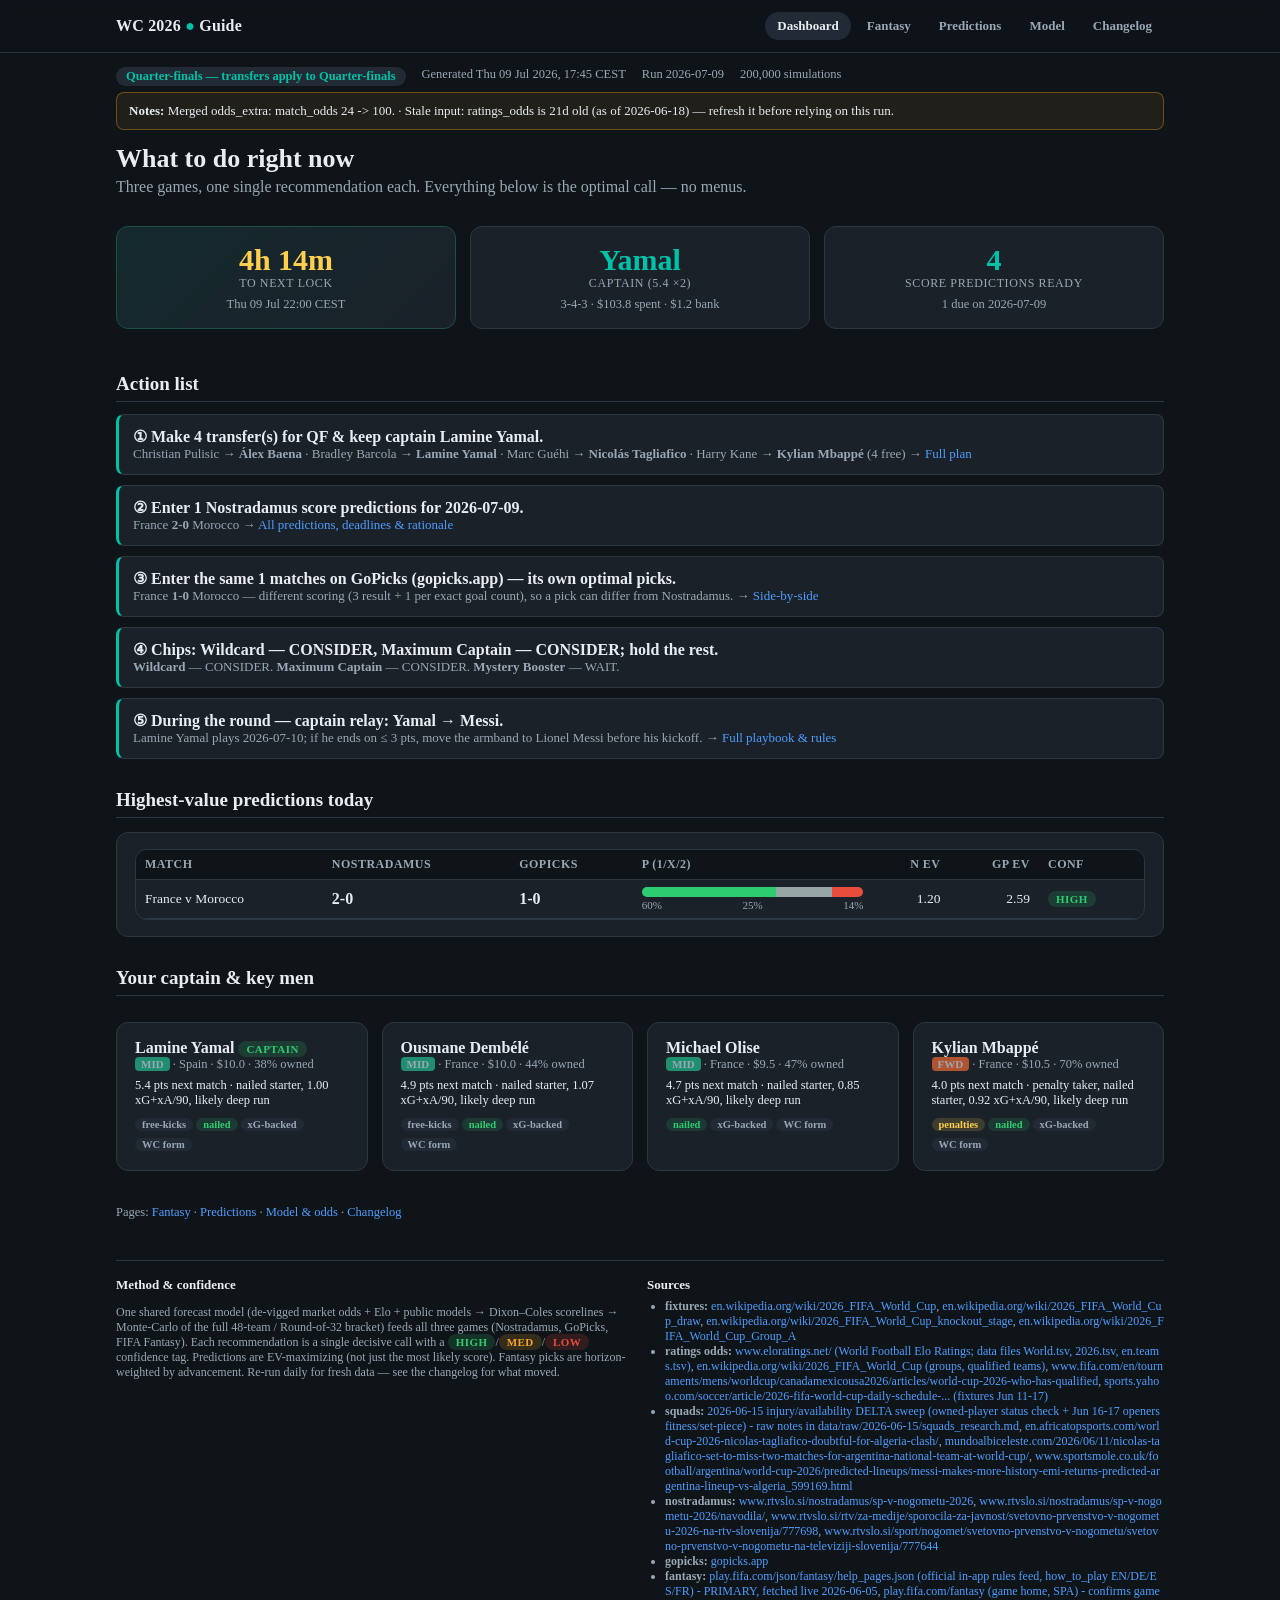
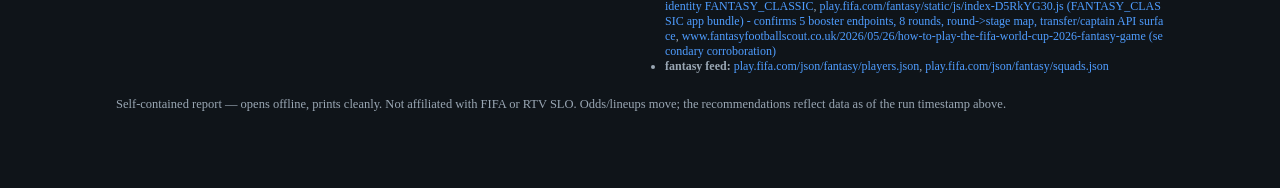
==== output/index.html @ 5e268740 "July 9" ====
<!doctype html>
<html lang="en">
<head>
<meta charset="utf-8">
<meta name="viewport" content="width=device-width, initial-scale=1">
<title>Dashboard — WC 2026 Guide</title>
<style>:root {
  --bg: #0f1419; --panel: #1a2129; --panel2: #222b35; --ink: #e8edf2; --muted: #9aa7b4;
  --line: #2d3742; --accent: #00c2a8; --accent2: #4f9dff; --gold: #ffcf4d;
  --win: #2ecc71; --draw: #95a5a6; --loss: #e74c3c;
  --hi: #2ecc71; --med: #f5a623; --lo: #e74c3c;
  --radius: 12px; --maxw: 1080px;
}
* { box-sizing: border-box; }
html { -webkit-text-size-adjust: 100%; }
body {
  margin: 0; background: var(--bg); color: var(--ink);
  font: 15px/1.55 -apple-system, BlinkMacSystemFont, &#34;Segoe UI&#34;, Roboto, Helvetica, Arial, sans-serif;
}
a { color: var(--accent2); text-decoration: none; }
a:hover { text-decoration: underline; }
.wrap { max-width: var(--maxw); margin: 0 auto; padding: 0 16px 64px; }

header.top {
  position: sticky; top: 0; z-index: 50; background: rgba(15,20,25,.92);
  backdrop-filter: blur(8px); border-bottom: 1px solid var(--line);
}
.top .wrap { padding-top: 12px; padding-bottom: 12px; display: flex; flex-wrap: wrap; align-items: center; gap: 10px 18px; }
.brand { font-weight: 700; font-size: 16px; letter-spacing: .2px; margin-right: auto; }
.brand .dot { color: var(--accent); }
nav.tabs { display: flex; flex-wrap: wrap; gap: 4px; }
nav.tabs a {
  padding: 6px 12px; border-radius: 999px; color: var(--muted); font-weight: 600; font-size: 13px;
}
nav.tabs a.active, nav.tabs a:hover { background: var(--panel2); color: var(--ink); text-decoration: none; }

.meta-bar { color: var(--muted); font-size: 12.5px; margin: 14px 0 6px; display: flex; flex-wrap: wrap; gap: 6px 16px; }
.stage-pill { background: var(--panel2); color: var(--accent); padding: 2px 10px; border-radius: 999px; font-weight: 600; }

h1 { font-size: 26px; margin: 14px 0 4px; }
h2 { font-size: 19px; margin: 30px 0 12px; padding-bottom: 6px; border-bottom: 1px solid var(--line); }
h3 { font-size: 15px; margin: 18px 0 8px; color: var(--muted); text-transform: uppercase; letter-spacing: .06em; }
p.lede { color: var(--muted); margin-top: 0; }

.card { background: var(--panel); border: 1px solid var(--line); border-radius: var(--radius); padding: 16px 18px; margin: 14px 0; }
.grid { display: grid; gap: 14px; }
.grid.cols-2 { grid-template-columns: 1fr 1fr; }
.grid.cols-3 { grid-template-columns: repeat(3, 1fr); }
.grid.cols-4 { grid-template-columns: repeat(4, 1fr); }
@media (max-width: 760px){ .grid.cols-2,.grid.cols-3,.grid.cols-4 { grid-template-columns: 1fr; } .top .wrap{gap:6px;} }

.kpi { text-align: center; }
.kpi .num { font-size: 30px; font-weight: 800; color: var(--accent); line-height: 1.1; }
.kpi .lbl { color: var(--muted); font-size: 12px; text-transform: uppercase; letter-spacing: .05em; }
.big { font-size: 30px; font-weight: 800; color: var(--accent); line-height: 1.1; margin: 4px 0; }
.tag.fresh-stale { background:#3a1d1d; color:#ff9b9b; }
.tag.fresh-low-confidence { background:#3a311d; color:#ffd28a; }
.tag.fresh-baseline { background:#1d2a3a; color:#9bc2ff; }
.tag.fresh-ok { background:#1d3a2a; color:#9bf0bf; }

.countdown { background: linear-gradient(135deg, #142a2e, #1a2129); border-color: #1f4d49; }
.countdown .num { color: var(--gold); }

.conf { font-size: 11px; font-weight: 700; padding: 2px 8px; border-radius: 999px; text-transform: uppercase; letter-spacing:.04em; }
.conf.High { background: rgba(46,204,113,.16); color: var(--hi); }
.conf.Med { background: rgba(245,166,35,.16); color: var(--med); }
.conf.Low { background: rgba(231,76,60,.16); color: var(--lo); }

.tag { display:inline-block; font-size: 10.5px; font-weight:600; padding: 1px 7px; border-radius: 999px; background: var(--panel2); color: var(--muted); margin: 0 3px 3px 0; }
.tag.pen, .tag.penalties { background: rgba(255,207,77,.16); color: var(--gold); }
.tag.differential { background: rgba(79,157,255,.16); color: var(--accent2); }
.tag.nailed { background: rgba(46,204,113,.14); color: var(--hi); }

ul.actions { list-style: none; padding: 0; margin: 0; }
ul.actions li { padding: 12px 14px; border: 1px solid var(--line); border-left: 3px solid var(--accent); border-radius: 8px; margin-bottom: 10px; background: var(--panel); }
ul.actions li .a-do { font-weight: 700; }
ul.actions li .a-sub { color: var(--muted); font-size: 13px; }

table { width: 100%; border-collapse: collapse; font-size: 13.5px; }
th, td { text-align: left; padding: 7px 9px; border-bottom: 1px solid var(--line); white-space: nowrap; }
th { color: var(--muted); font-weight: 600; font-size: 12px; text-transform: uppercase; letter-spacing: .04em; cursor: pointer; user-select: none; position: sticky; top: 56px; background: var(--bg); }
th.sortable::after { content: &#34; ⇅&#34;; opacity: .35; font-size: 10px; }
tbody tr:hover { background: var(--panel2); }
td.num, th.num { text-align: right; font-variant-numeric: tabular-nums; }
.table-scroll { overflow-x: auto; -webkit-overflow-scrolling: touch; border-radius: var(--radius); border: 1px solid var(--line); }
.table-scroll table th { top: 0; }

.scoreline { font-weight: 800; font-size: 16px; font-variant-numeric: tabular-nums; }
.muted { color: var(--muted); }
.small { font-size: 12.5px; }
.right { text-align: right; }
.center { text-align: center; }
.pos { font-weight: 700; font-size: 11px; padding: 1px 6px; border-radius: 4px; }
.pos.GK { background:#6b4ea3; } .pos.DEF { background:#2f6fb0; } .pos.MID { background:#1f8f6f; } .pos.FWD { background:#b0532f; }

/* probability tri-bar */
.tribar { display:flex; height: 10px; border-radius: 5px; overflow:hidden; min-width: 120px; background:var(--panel2); }
.tribar i { display:block; height:100%; }
.tribar .h { background: var(--win); } .tribar .d { background: var(--draw); } .tribar .a { background: var(--loss); }
.trilabel { font-size: 11px; color: var(--muted); margin-top: 2px; display:flex; justify-content: space-between; }

/* match cards */
.match { display: grid; grid-template-columns: 1fr auto 1fr; align-items: center; gap: 8px; }
.match .team { font-weight: 600; }
.match .team.away { text-align: right; }
.match .sc { background: var(--panel2); border-radius: 8px; padding: 6px 12px; text-align:center; }
.mrow { border-bottom: 1px solid var(--line); padding: 12px 0; }
.mrow:last-child { border-bottom: none; }
.mhead { display:flex; justify-content: space-between; align-items:center; gap: 10px; color: var(--muted); font-size: 12px; margin-bottom: 6px; }

/* pitch */
.pitch { background: linear-gradient(180deg,#15803d22,#14532d10); border: 1px solid #2e7d4f55; border-radius: var(--radius);
  padding: 18px 8px; display: grid; gap: 14px; background-color: #0e2a18; }
.pitch .line { display:flex; justify-content: space-around; gap: 6px; flex-wrap: wrap; }
.chip { background: var(--panel); border: 1px solid var(--line); border-radius: 10px; padding: 6px 8px; min-width: 84px; max-width: 130px; text-align:center; position: relative; }
.chip .nm { font-weight: 700; font-size: 12.5px; white-space: nowrap; overflow: hidden; text-overflow: ellipsis; }
.chip .sub { font-size: 10.5px; color: var(--muted); }
.chip .pts { font-size: 11px; color: var(--accent); font-weight: 700; }
.chip.cap { border-color: var(--gold); box-shadow: 0 0 0 1px var(--gold) inset; }
.chip .badge { position:absolute; top:-8px; right:-8px; background: var(--gold); color:#1a1a1a; font-weight:800; font-size:10px; border-radius:999px; width:18px; height:18px; line-height:18px; }
.chip .badge.v { background: var(--accent2); color:#fff; }
.bench { display:flex; gap:8px; flex-wrap: wrap; }
.bench .chip { min-width: 96px; }

.note { background: rgba(79,157,255,.08); border: 1px solid rgba(79,157,255,.3); border-radius: 8px; padding: 10px 12px; font-size: 13px; }
.warn { background: rgba(245,166,35,.08); border: 1px solid rgba(245,166,35,.35); border-radius: 8px; padding: 10px 12px; font-size: 13px; }

footer.foot { border-top: 1px solid var(--line); margin-top: 40px; padding-top: 16px; color: var(--muted); font-size: 12px; }
footer.foot h4 { color: var(--ink); margin: 0 0 6px; font-size: 13px; }
footer.foot ul { margin: 0 0 10px; padding-left: 18px; }
footer.foot a { word-break: break-all; }

.flip { color: var(--gold); }
.up { color: var(--win); } .down { color: var(--loss); }

@media print {
  :root { --bg:#fff; --panel:#fff; --panel2:#f1f3f5; --ink:#111; --muted:#555; --line:#ccc; }
  body { background:#fff; color:#111; }
  header.top { position: static; }
  nav.tabs, .countdown { display: none; }
  .card, .table-scroll { break-inside: avoid; }
  a { color:#111; }
  .pitch { background:#eef6f0; }
}
</style>
</head>
<body>
<header class="top">
  <div class="wrap">
    <span class="brand">WC&nbsp;2026 <span class="dot">●</span> Guide</span>
    <nav class="tabs">
      
      <a href="index.html" class="active">Dashboard</a>
      
      <a href="fantasy.html" class="">Fantasy</a>
      
      <a href="predictions.html" class="">Predictions</a>
      
      <a href="model.html" class="">Model</a>
      
      <a href="changelog.html" class="">Changelog</a>
      
    </nav>
  </div>
</header>
<div class="wrap">
  <div class="meta-bar">
    <span class="stage-pill">Quarter-finals — transfers apply to Quarter-finals</span>
    <span>Generated Thu 09 Jul 2026, 17:45 CEST</span>
    <span>Run 2026-07-09</span>
    <span>200,000 simulations</span>
  </div>

  
  <div class="warn"><strong>Notes:</strong>
    Merged odds_extra: match_odds 24 -&gt; 100. · Stale input: ratings_odds is 21d old (as of 2026-06-18) — refresh it before relying on this run.
  </div>
  

  
<h1>What to do right now</h1>
<p class="lede">Three games, one single recommendation each. Everything below is the optimal call — no menus.</p>

<div class="grid cols-3">
  <div class="card kpi countdown">
    <div class="num">4h 14m</div>
    <div class="lbl">to next lock</div>
    <div class="small muted" style="margin-top:6px">Thu 09 Jul 22:00 CEST</div>
  </div>
  
  <div class="card kpi">
    <div class="num">Yamal</div>
    <div class="lbl">captain (5.4 ×2)</div>
    <div class="small muted" style="margin-top:6px">3-4-3 · $103.8 spent · $1.2 bank</div>
  </div>
  
  <div class="card kpi">
    <div class="num">4</div>
    <div class="lbl">score predictions ready</div>
    <div class="small muted" style="margin-top:6px">1 due on 2026-07-09</div>
  </div>
</div>

<h2>Action list</h2>
<ul class="actions">
  
  <li>
    
    
    <div class="a-do">① Make 4 transfer(s) for QF &amp; keep captain Lamine Yamal.</div>
    <div class="a-sub">Christian Pulisic → <b>Álex Baena</b> · Bradley Barcola → <b>Lamine Yamal</b> · Marc Guéhi → <b>Nicolás Tagliafico</b> · Harry Kane → <b>Kylian Mbappé</b> (4 free) → <a href="fantasy.html">Full plan</a></div>
    
  </li>
  
  <li>
    <div class="a-do">② Enter 1 Nostradamus score predictions for 2026-07-09.</div>
    <div class="a-sub">
      France <b>2-0</b> Morocco
      → <a href="predictions.html">All predictions, deadlines &amp; rationale</a>
    </div>
  </li>
  <li>
    <div class="a-do">③ Enter the same 1 matches on GoPicks (gopicks.app) — its own optimal picks.</div>
    <div class="a-sub">
      France <b>1-0</b> Morocco
      — different scoring (3 result + 1 per exact goal count), so a pick can differ from Nostradamus. → <a href="predictions.html">Side-by-side</a>
    </div>
  </li>
  
  
  <li>
    <div class="a-do">④ Chips: <b>Wildcard</b> — CONSIDER, <b>Maximum Captain</b> — CONSIDER; hold the rest.</div>
    <div class="a-sub"><b>Wildcard</b> — CONSIDER. <b>Maximum Captain</b> — CONSIDER. <b>Mystery Booster</b> — WAIT. </div>
  </li>
  
  
  <li>
    <div class="a-do">⑤ During the round — captain relay: <b>Yamal</b> → <b>Messi</b>.</div>
    <div class="a-sub">Lamine Yamal plays 2026-07-10; if he ends on ≤ 3 pts, move the armband to Lionel Messi before his kickoff. → <a href="fantasy.html#playbook">Full playbook &amp; rules</a></div>
  </li>
  
</ul>

<h2>Highest-value predictions today</h2>
<div class="card">
  <div class="table-scroll"><table>
    <thead><tr><th>Match</th><th>Nostradamus</th><th>GoPicks</th><th>P (1/X/2)</th><th class="num sortable">N EV</th><th class="num sortable">GP EV</th><th>Conf</th></tr></thead>
    <tbody>
    
      <tr>
        <td>France v Morocco</td>
        <td><span class="scoreline">2-0</span></td>
        <td><span class="scoreline">1-0</span></td>
        <td style="min-width:150px"><div>
  <div class="tribar" title="Home 60.4% / Draw 25.4% / Away 14.1%">
    <i class="h" style="width:60.4%"></i>
    <i class="d" style="width:25.4%"></i>
    <i class="a" style="width:14.1%"></i>
  </div>
  <div class="trilabel"><span>60%</span><span>25%</span><span>14%</span></div>
</div></td>
        <td class="num" data-sort="1.2041">1.20</td>
        <td class="num" data-sort="2.5874">2.59</td>
        <td><span class="conf High">High</span></td>
      </tr>
    
    </tbody>
  </table></div>
</div>


<h2>Your captain &amp; key men</h2>
<div class="grid cols-4">
  
    
    <div class="card">
      <div style="font-weight:700">Lamine Yamal <span class="conf High">CAPTAIN</span></div>
      <div class="small muted"><span class="pos MID">MID</span> · Spain · $10.0 · 38% owned</div>
      <div class="small" style="margin-top:6px">5.4 pts next match · nailed starter, 1.00 xG+xA/90, likely deep run</div>
      <div style="margin-top:6px"><span class="tag free-kicks">free-kicks</span><span class="tag nailed">nailed</span><span class="tag xG-backed">xG-backed</span><span class="tag WC-form">WC form</span></div>
    </div>
    
  
    
    <div class="card">
      <div style="font-weight:700">Ousmane Dembélé </div>
      <div class="small muted"><span class="pos MID">MID</span> · France · $10.0 · 44% owned</div>
      <div class="small" style="margin-top:6px">4.9 pts next match · nailed starter, 1.07 xG+xA/90, likely deep run</div>
      <div style="margin-top:6px"><span class="tag free-kicks">free-kicks</span><span class="tag nailed">nailed</span><span class="tag xG-backed">xG-backed</span><span class="tag WC-form">WC form</span></div>
    </div>
    
  
    
    <div class="card">
      <div style="font-weight:700">Michael Olise </div>
      <div class="small muted"><span class="pos MID">MID</span> · France · $9.5 · 47% owned</div>
      <div class="small" style="margin-top:6px">4.7 pts next match · nailed starter, 0.85 xG+xA/90, likely deep run</div>
      <div style="margin-top:6px"><span class="tag nailed">nailed</span><span class="tag xG-backed">xG-backed</span><span class="tag WC-form">WC form</span></div>
    </div>
    
  
    
    <div class="card">
      <div style="font-weight:700">Kylian Mbappé </div>
      <div class="small muted"><span class="pos FWD">FWD</span> · France · $10.5 · 70% owned</div>
      <div class="small" style="margin-top:6px">4.0 pts next match · penalty taker, nailed starter, 0.92 xG+xA/90, likely deep run</div>
      <div style="margin-top:6px"><span class="tag penalties">penalties</span><span class="tag nailed">nailed</span><span class="tag xG-backed">xG-backed</span><span class="tag WC-form">WC form</span></div>
    </div>
    
  
    
  
    
  
    
  
    
  
    
  
    
  
    
  
</div>


<p class="small muted" style="margin-top:20px">Pages: <a href="fantasy.html">Fantasy</a> · <a href="predictions.html">Predictions</a> · <a href="model.html">Model &amp; odds</a> · <a href="changelog.html">Changelog</a></p>


  <footer class="foot">
    <div class="grid cols-2">
      <div>
        <h4>Method &amp; confidence</h4>
        <p>One shared forecast model (de-vigged market odds + Elo + public models → Dixon–Coles scorelines →
        Monte-Carlo of the full 48-team / Round-of-32 bracket) feeds all three games (Nostradamus, GoPicks,
        FIFA Fantasy). Each recommendation is a single
        decisive call with a <span class="conf High">High</span>/<span class="conf Med">Med</span>/<span class="conf Low">Low</span>
        confidence tag. Predictions are EV-maximizing (not just the most likely score). Fantasy picks are
        horizon-weighted by advancement. Re-run daily for fresh data — see the changelog for what moved.</p>
      </div>
      <div>
        <h4>Sources</h4>
        <ul>
          
            <li><strong>fixtures:</strong>
              <a href="https://en.wikipedia.org/wiki/2026_FIFA_World_Cup">en.wikipedia.org/wiki/2026_FIFA_World_Cup</a>, <a href="https://en.wikipedia.org/wiki/2026_FIFA_World_Cup_draw">en.wikipedia.org/wiki/2026_FIFA_World_Cup_draw</a>, <a href="https://en.wikipedia.org/wiki/2026_FIFA_World_Cup_knockout_stage">en.wikipedia.org/wiki/2026_FIFA_World_Cup_knockout_stage</a>, <a href="https://en.wikipedia.org/wiki/2026_FIFA_World_Cup_Group_A">en.wikipedia.org/wiki/2026_FIFA_World_Cup_Group_A</a>
            </li>
          
            <li><strong>ratings odds:</strong>
              <a href="https://www.eloratings.net/ (World Football Elo Ratings; data files World.tsv, 2026.tsv, en.teams.tsv)">www.eloratings.net/ (World Football Elo Ratings; data files World.tsv, 2026.tsv, en.teams.tsv)</a>, <a href="https://en.wikipedia.org/wiki/2026_FIFA_World_Cup (groups, qualified teams)">en.wikipedia.org/wiki/2026_FIFA_World_Cup (groups, qualified teams)</a>, <a href="https://www.fifa.com/en/tournaments/mens/worldcup/canadamexicousa2026/articles/world-cup-2026-who-has-qualified">www.fifa.com/en/tournaments/mens/worldcup/canadamexicousa2026/articles/world-cup-2026-who-has-qualified</a>, <a href="https://sports.yahoo.com/soccer/article/2026-fifa-world-cup-daily-schedule-... (fixtures Jun 11-17)">sports.yahoo.com/soccer/article/2026-fifa-world-cup-daily-schedule-... (fixtures Jun 11-17)</a>
            </li>
          
            <li><strong>squads:</strong>
              <a href="2026-06-15 injury/availability DELTA sweep (owned-player status check + Jun 16-17 openers fitness/set-piece) - raw notes in data/raw/2026-06-15/squads_research.md">2026-06-15 injury/availability DELTA sweep (owned-player status check + Jun 16-17 openers fitness/set-piece) - raw notes in data/raw/2026-06-15/squads_research.md</a>, <a href="https://en.africatopsports.com/world-cup-2026-nicolas-tagliafico-doubtful-for-algeria-clash/">en.africatopsports.com/world-cup-2026-nicolas-tagliafico-doubtful-for-algeria-clash/</a>, <a href="https://mundoalbiceleste.com/2026/06/11/nicolas-tagliafico-set-to-miss-two-matches-for-argentina-national-team-at-world-cup/">mundoalbiceleste.com/2026/06/11/nicolas-tagliafico-set-to-miss-two-matches-for-argentina-national-team-at-world-cup/</a>, <a href="https://www.sportsmole.co.uk/football/argentina/world-cup-2026/predicted-lineups/messi-makes-more-history-emi-returns-predicted-argentina-lineup-vs-algeria_599169.html">www.sportsmole.co.uk/football/argentina/world-cup-2026/predicted-lineups/messi-makes-more-history-emi-returns-predicted-argentina-lineup-vs-algeria_599169.html</a>
            </li>
          
            <li><strong>nostradamus:</strong>
              <a href="https://www.rtvslo.si/nostradamus/sp-v-nogometu-2026">www.rtvslo.si/nostradamus/sp-v-nogometu-2026</a>, <a href="https://www.rtvslo.si/nostradamus/sp-v-nogometu-2026/navodila/">www.rtvslo.si/nostradamus/sp-v-nogometu-2026/navodila/</a>, <a href="https://www.rtvslo.si/rtv/za-medije/sporocila-za-javnost/svetovno-prvenstvo-v-nogometu-2026-na-rtv-slovenija/777698">www.rtvslo.si/rtv/za-medije/sporocila-za-javnost/svetovno-prvenstvo-v-nogometu-2026-na-rtv-slovenija/777698</a>, <a href="https://www.rtvslo.si/sport/nogomet/svetovno-prvenstvo-v-nogometu/svetovno-prvenstvo-v-nogometu-na-televiziji-slovenija/777644">www.rtvslo.si/sport/nogomet/svetovno-prvenstvo-v-nogometu/svetovno-prvenstvo-v-nogometu-na-televiziji-slovenija/777644</a>
            </li>
          
            <li><strong>gopicks:</strong>
              <a href="https://gopicks.app">gopicks.app</a>
            </li>
          
            <li><strong>fantasy:</strong>
              <a href="https://play.fifa.com/json/fantasy/help_pages.json (official in-app rules feed, how_to_play EN/DE/ES/FR) - PRIMARY, fetched live 2026-06-05">play.fifa.com/json/fantasy/help_pages.json (official in-app rules feed, how_to_play EN/DE/ES/FR) - PRIMARY, fetched live 2026-06-05</a>, <a href="https://play.fifa.com/fantasy (game home, SPA) - confirms game identity FANTASY_CLASSIC">play.fifa.com/fantasy (game home, SPA) - confirms game identity FANTASY_CLASSIC</a>, <a href="https://play.fifa.com/fantasy/static/js/index-D5RkYG30.js (FANTASY_CLASSIC app bundle) - confirms 5 booster endpoints, 8 rounds, round-&gt;stage map, transfer/captain API surface">play.fifa.com/fantasy/static/js/index-D5RkYG30.js (FANTASY_CLASSIC app bundle) - confirms 5 booster endpoints, 8 rounds, round-&gt;stage map, transfer/captain API surface</a>, <a href="https://www.fantasyfootballscout.co.uk/2026/05/26/how-to-play-the-fifa-world-cup-2026-fantasy-game (secondary corroboration)">www.fantasyfootballscout.co.uk/2026/05/26/how-to-play-the-fifa-world-cup-2026-fantasy-game (secondary corroboration)</a>
            </li>
          
            <li><strong>fantasy feed:</strong>
              <a href="https://play.fifa.com/json/fantasy/players.json">play.fifa.com/json/fantasy/players.json</a>, <a href="https://play.fifa.com/json/fantasy/squads.json">play.fifa.com/json/fantasy/squads.json</a>
            </li>
          
        </ul>
      </div>
    </div>
    <p class="small">Self-contained report — opens offline, prints cleanly. Not affiliated with FIFA or RTV SLO.
    Odds/lineups move; the recommendations reflect data as of the run timestamp above.</p>
  </footer>
</div>
<script>
document.addEventListener(&#39;click&#39;, function(e){
  var th = e.target.closest(&#39;th.sortable&#39;); if(!th) return;
  var table = th.closest(&#39;table&#39;); var idx = Array.prototype.indexOf.call(th.parentNode.children, th);
  var dir = th.getAttribute(&#39;data-dir&#39;) === &#39;asc&#39; ? &#39;desc&#39; : &#39;asc&#39;;
  Array.prototype.forEach.call(th.parentNode.children, function(x){x.removeAttribute(&#39;data-dir&#39;);});
  th.setAttribute(&#39;data-dir&#39;, dir);
  var rows = Array.prototype.slice.call(table.tBodies[0].rows);
  var num = function(v){ var n = parseFloat(String(v).replace(/[^0-9.\-]/g,&#39;&#39;)); return isNaN(n)?null:n; };
  rows.sort(function(a,b){
    var x=a.cells[idx].getAttribute(&#39;data-sort&#39;)||a.cells[idx].innerText;
    var y=b.cells[idx].getAttribute(&#39;data-sort&#39;)||b.cells[idx].innerText;
    var nx=num(x), ny=num(y), r;
    if(nx!==null&amp;&amp;ny!==null){ r=nx-ny; } else { r=String(x).localeCompare(String(y)); }
    return dir===&#39;asc&#39;? r : -r;
  });
  rows.forEach(function(r){ table.tBodies[0].appendChild(r); });
});
</script>
</body>
</html>
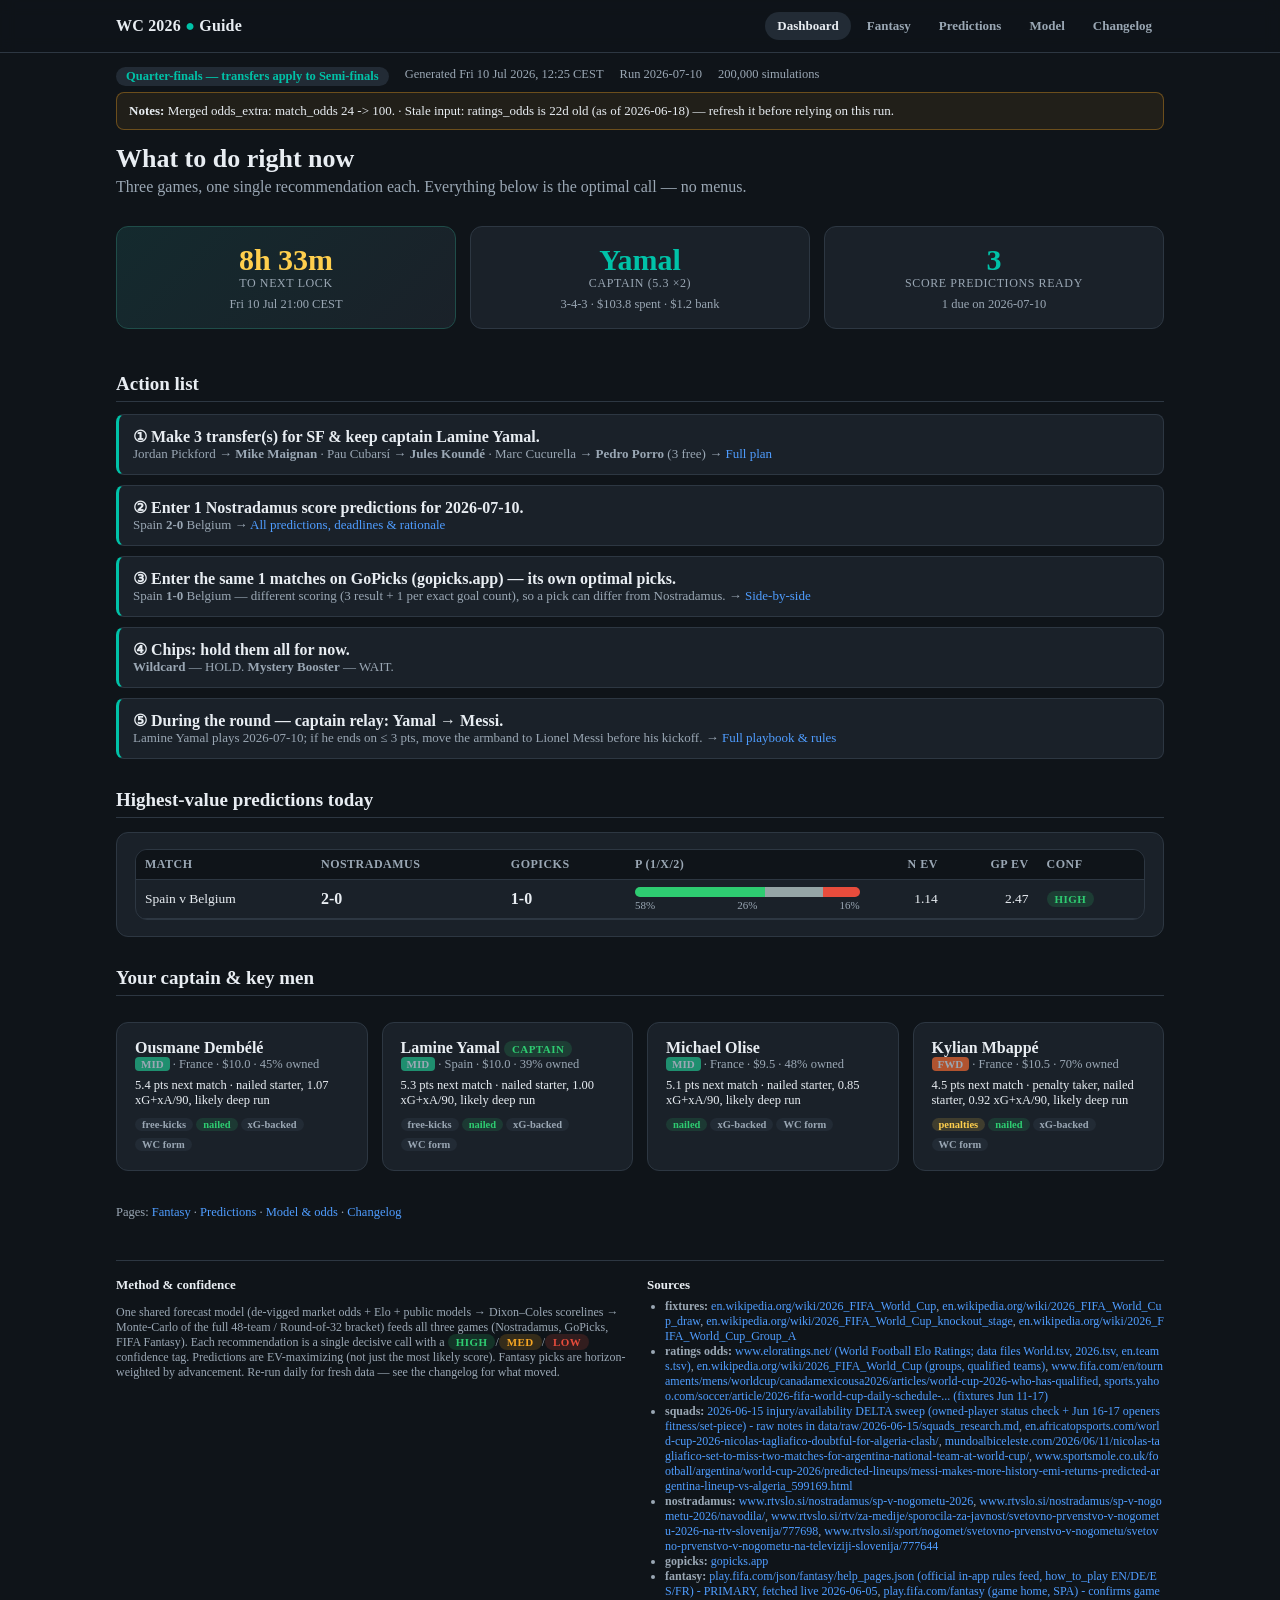
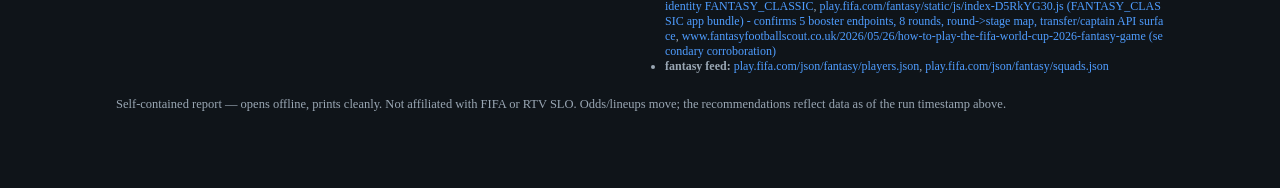
==== commit 51affa4a: "July 10" ====
--- a/output/index.html
+++ b/output/index.html
@@ -165,15 +165,15 @@
 </header>
 <div class="wrap">
   <div class="meta-bar">
-    <span class="stage-pill">Quarter-finals — transfers apply to Quarter-finals</span>
-    <span>Generated Thu 09 Jul 2026, 17:45 CEST</span>
-    <span>Run 2026-07-09</span>
+    <span class="stage-pill">Quarter-finals — transfers apply to Semi-finals</span>
+    <span>Generated Fri 10 Jul 2026, 12:25 CEST</span>
+    <span>Run 2026-07-10</span>
     <span>200,000 simulations</span>
   </div>
 
   
   <div class="warn"><strong>Notes:</strong>
-    Merged odds_extra: match_odds 24 -&gt; 100. · Stale input: ratings_odds is 21d old (as of 2026-06-18) — refresh it before relying on this run.
+    Merged odds_extra: match_odds 24 -&gt; 100. · Stale input: ratings_odds is 22d old (as of 2026-06-18) — refresh it before relying on this run.
   </div>
   
 
@@ -183,21 +183,21 @@
 
 <div class="grid cols-3">
   <div class="card kpi countdown">
-    <div class="num">4h 14m</div>
+    <div class="num">8h 33m</div>
     <div class="lbl">to next lock</div>
-    <div class="small muted" style="margin-top:6px">Thu 09 Jul 22:00 CEST</div>
+    <div class="small muted" style="margin-top:6px">Fri 10 Jul 21:00 CEST</div>
   </div>
   
   <div class="card kpi">
     <div class="num">Yamal</div>
-    <div class="lbl">captain (5.4 ×2)</div>
+    <div class="lbl">captain (5.3 ×2)</div>
     <div class="small muted" style="margin-top:6px">3-4-3 · $103.8 spent · $1.2 bank</div>
   </div>
   
   <div class="card kpi">
-    <div class="num">4</div>
+    <div class="num">3</div>
     <div class="lbl">score predictions ready</div>
-    <div class="small muted" style="margin-top:6px">1 due on 2026-07-09</div>
+    <div class="small muted" style="margin-top:6px">1 due on 2026-07-10</div>
   </div>
 </div>
 
@@ -207,30 +207,30 @@
   <li>
     
     
-    <div class="a-do">① Make 4 transfer(s) for QF &amp; keep captain Lamine Yamal.</div>
-    <div class="a-sub">Christian Pulisic → <b>Álex Baena</b> · Bradley Barcola → <b>Lamine Yamal</b> · Marc Guéhi → <b>Nicolás Tagliafico</b> · Harry Kane → <b>Kylian Mbappé</b> (4 free) → <a href="fantasy.html">Full plan</a></div>
+    <div class="a-do">① Make 3 transfer(s) for SF &amp; keep captain Lamine Yamal.</div>
+    <div class="a-sub">Jordan Pickford → <b>Mike Maignan</b> · Pau Cubarsí → <b>Jules Koundé</b> · Marc Cucurella → <b>Pedro Porro</b> (3 free) → <a href="fantasy.html">Full plan</a></div>
     
   </li>
   
   <li>
-    <div class="a-do">② Enter 1 Nostradamus score predictions for 2026-07-09.</div>
+    <div class="a-do">② Enter 1 Nostradamus score predictions for 2026-07-10.</div>
     <div class="a-sub">
-      France <b>2-0</b> Morocco
+      Spain <b>2-0</b> Belgium
       → <a href="predictions.html">All predictions, deadlines &amp; rationale</a>
     </div>
   </li>
   <li>
     <div class="a-do">③ Enter the same 1 matches on GoPicks (gopicks.app) — its own optimal picks.</div>
     <div class="a-sub">
-      France <b>1-0</b> Morocco
+      Spain <b>1-0</b> Belgium
       — different scoring (3 result + 1 per exact goal count), so a pick can differ from Nostradamus. → <a href="predictions.html">Side-by-side</a>
     </div>
   </li>
   
   
   <li>
-    <div class="a-do">④ Chips: <b>Wildcard</b> — CONSIDER, <b>Maximum Captain</b> — CONSIDER; hold the rest.</div>
-    <div class="a-sub"><b>Wildcard</b> — CONSIDER. <b>Maximum Captain</b> — CONSIDER. <b>Mystery Booster</b> — WAIT. </div>
+    <div class="a-do">④ Chips: hold them all for now.</div>
+    <div class="a-sub"><b>Wildcard</b> — HOLD. <b>Mystery Booster</b> — WAIT. </div>
   </li>
   
   
@@ -248,19 +248,19 @@
     <tbody>
     
       <tr>
-        <td>France v Morocco</td>
+        <td>Spain v Belgium</td>
         <td><span class="scoreline">2-0</span></td>
         <td><span class="scoreline">1-0</span></td>
         <td style="min-width:150px"><div>
-  <div class="tribar" title="Home 60.4% / Draw 25.4% / Away 14.1%">
-    <i class="h" style="width:60.4%"></i>
-    <i class="d" style="width:25.4%"></i>
-    <i class="a" style="width:14.1%"></i>
-  </div>
-  <div class="trilabel"><span>60%</span><span>25%</span><span>14%</span></div>
+  <div class="tribar" title="Home 57.7% / Draw 26.0% / Away 16.3%">
+    <i class="h" style="width:57.7%"></i>
+    <i class="d" style="width:26.0%"></i>
+    <i class="a" style="width:16.3%"></i>
+  </div>
+  <div class="trilabel"><span>58%</span><span>26%</span><span>16%</span></div>
 </div></td>
-        <td class="num" data-sort="1.2041">1.20</td>
-        <td class="num" data-sort="2.5874">2.59</td>
+        <td class="num" data-sort="1.1352">1.14</td>
+        <td class="num" data-sort="2.4717">2.47</td>
         <td><span class="conf High">High</span></td>
       </tr>
     
@@ -274,18 +274,18 @@
   
     
     <div class="card">
+      <div style="font-weight:700">Ousmane Dembélé </div>
+      <div class="small muted"><span class="pos MID">MID</span> · France · $10.0 · 45% owned</div>
+      <div class="small" style="margin-top:6px">5.4 pts next match · nailed starter, 1.07 xG+xA/90, likely deep run</div>
+      <div style="margin-top:6px"><span class="tag free-kicks">free-kicks</span><span class="tag nailed">nailed</span><span class="tag xG-backed">xG-backed</span><span class="tag WC-form">WC form</span></div>
+    </div>
+    
+  
+    
+    <div class="card">
       <div style="font-weight:700">Lamine Yamal <span class="conf High">CAPTAIN</span></div>
-      <div class="small muted"><span class="pos MID">MID</span> · Spain · $10.0 · 38% owned</div>
-      <div class="small" style="margin-top:6px">5.4 pts next match · nailed starter, 1.00 xG+xA/90, likely deep run</div>
-      <div style="margin-top:6px"><span class="tag free-kicks">free-kicks</span><span class="tag nailed">nailed</span><span class="tag xG-backed">xG-backed</span><span class="tag WC-form">WC form</span></div>
-    </div>
-    
-  
-    
-    <div class="card">
-      <div style="font-weight:700">Ousmane Dembélé </div>
-      <div class="small muted"><span class="pos MID">MID</span> · France · $10.0 · 44% owned</div>
-      <div class="small" style="margin-top:6px">4.9 pts next match · nailed starter, 1.07 xG+xA/90, likely deep run</div>
+      <div class="small muted"><span class="pos MID">MID</span> · Spain · $10.0 · 39% owned</div>
+      <div class="small" style="margin-top:6px">5.3 pts next match · nailed starter, 1.00 xG+xA/90, likely deep run</div>
       <div style="margin-top:6px"><span class="tag free-kicks">free-kicks</span><span class="tag nailed">nailed</span><span class="tag xG-backed">xG-backed</span><span class="tag WC-form">WC form</span></div>
     </div>
     
@@ -293,8 +293,8 @@
     
     <div class="card">
       <div style="font-weight:700">Michael Olise </div>
-      <div class="small muted"><span class="pos MID">MID</span> · France · $9.5 · 47% owned</div>
-      <div class="small" style="margin-top:6px">4.7 pts next match · nailed starter, 0.85 xG+xA/90, likely deep run</div>
+      <div class="small muted"><span class="pos MID">MID</span> · France · $9.5 · 48% owned</div>
+      <div class="small" style="margin-top:6px">5.1 pts next match · nailed starter, 0.85 xG+xA/90, likely deep run</div>
       <div style="margin-top:6px"><span class="tag nailed">nailed</span><span class="tag xG-backed">xG-backed</span><span class="tag WC-form">WC form</span></div>
     </div>
     
@@ -303,7 +303,7 @@
     <div class="card">
       <div style="font-weight:700">Kylian Mbappé </div>
       <div class="small muted"><span class="pos FWD">FWD</span> · France · $10.5 · 70% owned</div>
-      <div class="small" style="margin-top:6px">4.0 pts next match · penalty taker, nailed starter, 0.92 xG+xA/90, likely deep run</div>
+      <div class="small" style="margin-top:6px">4.5 pts next match · penalty taker, nailed starter, 0.92 xG+xA/90, likely deep run</div>
       <div style="margin-top:6px"><span class="tag penalties">penalties</span><span class="tag nailed">nailed</span><span class="tag xG-backed">xG-backed</span><span class="tag WC-form">WC form</span></div>
     </div>
     
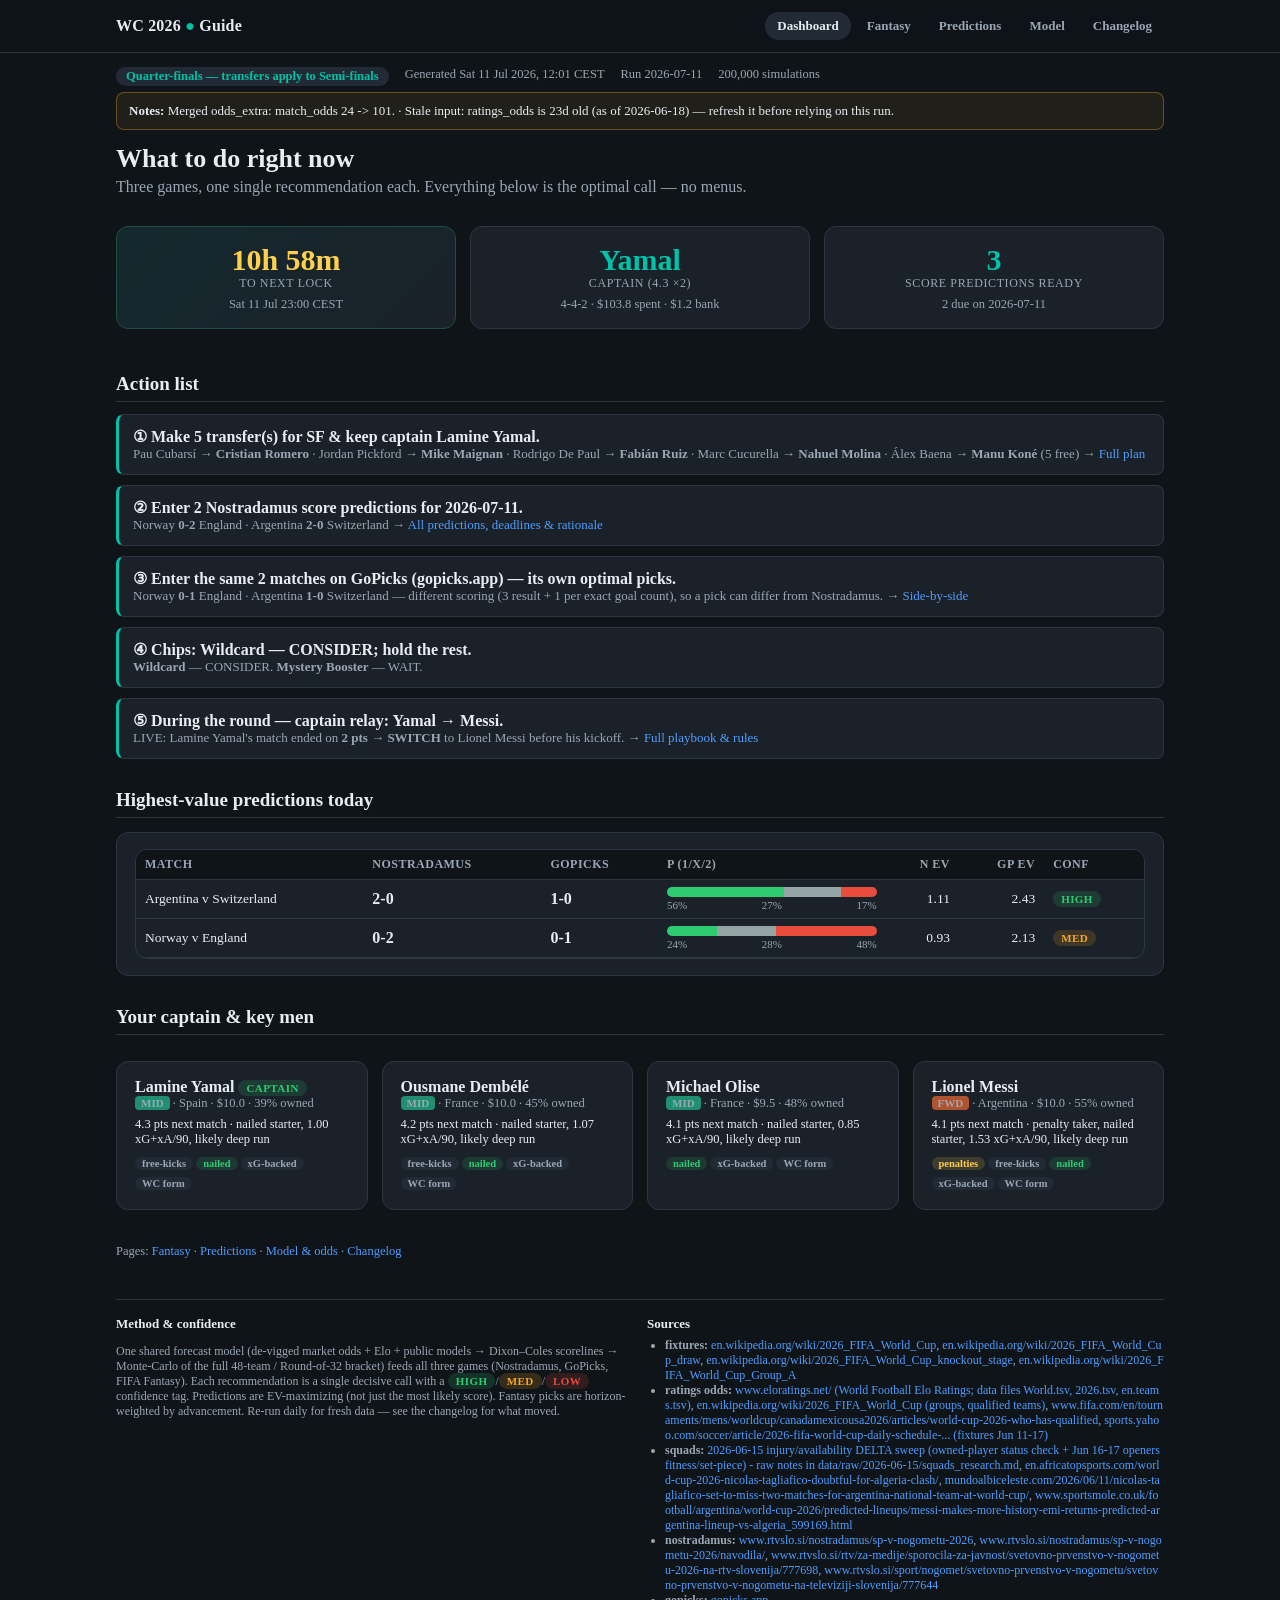
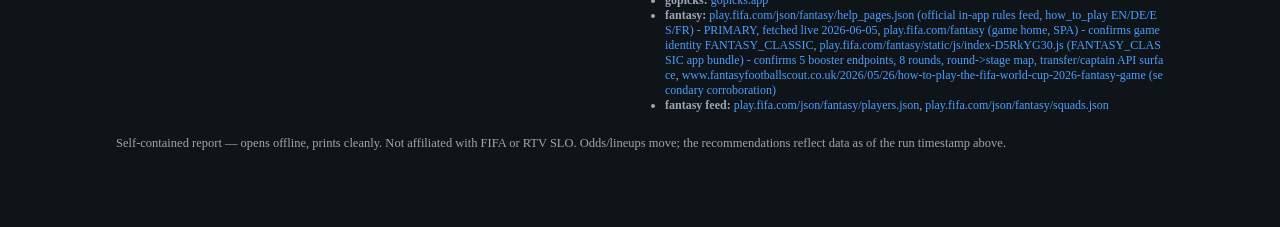
==== commit 5285981b: "July 11" ====
--- a/output/index.html
+++ b/output/index.html
@@ -166,14 +166,14 @@
 <div class="wrap">
   <div class="meta-bar">
     <span class="stage-pill">Quarter-finals — transfers apply to Semi-finals</span>
-    <span>Generated Fri 10 Jul 2026, 12:25 CEST</span>
-    <span>Run 2026-07-10</span>
+    <span>Generated Sat 11 Jul 2026, 12:01 CEST</span>
+    <span>Run 2026-07-11</span>
     <span>200,000 simulations</span>
   </div>
 
   
   <div class="warn"><strong>Notes:</strong>
-    Merged odds_extra: match_odds 24 -&gt; 100. · Stale input: ratings_odds is 22d old (as of 2026-06-18) — refresh it before relying on this run.
+    Merged odds_extra: match_odds 24 -&gt; 101. · Stale input: ratings_odds is 23d old (as of 2026-06-18) — refresh it before relying on this run.
   </div>
   
 
@@ -183,21 +183,21 @@
 
 <div class="grid cols-3">
   <div class="card kpi countdown">
-    <div class="num">8h 33m</div>
+    <div class="num">10h 58m</div>
     <div class="lbl">to next lock</div>
-    <div class="small muted" style="margin-top:6px">Fri 10 Jul 21:00 CEST</div>
+    <div class="small muted" style="margin-top:6px">Sat 11 Jul 23:00 CEST</div>
   </div>
   
   <div class="card kpi">
     <div class="num">Yamal</div>
-    <div class="lbl">captain (5.3 ×2)</div>
-    <div class="small muted" style="margin-top:6px">3-4-3 · $103.8 spent · $1.2 bank</div>
+    <div class="lbl">captain (4.3 ×2)</div>
+    <div class="small muted" style="margin-top:6px">4-4-2 · $103.8 spent · $1.2 bank</div>
   </div>
   
   <div class="card kpi">
     <div class="num">3</div>
     <div class="lbl">score predictions ready</div>
-    <div class="small muted" style="margin-top:6px">1 due on 2026-07-10</div>
+    <div class="small muted" style="margin-top:6px">2 due on 2026-07-11</div>
   </div>
 </div>
 
@@ -207,36 +207,36 @@
   <li>
     
     
-    <div class="a-do">① Make 3 transfer(s) for SF &amp; keep captain Lamine Yamal.</div>
-    <div class="a-sub">Jordan Pickford → <b>Mike Maignan</b> · Pau Cubarsí → <b>Jules Koundé</b> · Marc Cucurella → <b>Pedro Porro</b> (3 free) → <a href="fantasy.html">Full plan</a></div>
+    <div class="a-do">① Make 5 transfer(s) for SF &amp; keep captain Lamine Yamal.</div>
+    <div class="a-sub">Pau Cubarsí → <b>Cristian Romero</b> · Jordan Pickford → <b>Mike Maignan</b> · Rodrigo De Paul → <b>Fabián Ruiz</b> · Marc Cucurella → <b>Nahuel Molina</b> · Álex Baena → <b>Manu Koné</b> (5 free) → <a href="fantasy.html">Full plan</a></div>
     
   </li>
   
   <li>
-    <div class="a-do">② Enter 1 Nostradamus score predictions for 2026-07-10.</div>
+    <div class="a-do">② Enter 2 Nostradamus score predictions for 2026-07-11.</div>
     <div class="a-sub">
-      Spain <b>2-0</b> Belgium
+      Norway <b>0-2</b> England · Argentina <b>2-0</b> Switzerland
       → <a href="predictions.html">All predictions, deadlines &amp; rationale</a>
     </div>
   </li>
   <li>
-    <div class="a-do">③ Enter the same 1 matches on GoPicks (gopicks.app) — its own optimal picks.</div>
+    <div class="a-do">③ Enter the same 2 matches on GoPicks (gopicks.app) — its own optimal picks.</div>
     <div class="a-sub">
-      Spain <b>1-0</b> Belgium
+      Norway <b>0-1</b> England · Argentina <b>1-0</b> Switzerland
       — different scoring (3 result + 1 per exact goal count), so a pick can differ from Nostradamus. → <a href="predictions.html">Side-by-side</a>
     </div>
   </li>
   
   
   <li>
-    <div class="a-do">④ Chips: hold them all for now.</div>
-    <div class="a-sub"><b>Wildcard</b> — HOLD. <b>Mystery Booster</b> — WAIT. </div>
+    <div class="a-do">④ Chips: <b>Wildcard</b> — CONSIDER; hold the rest.</div>
+    <div class="a-sub"><b>Wildcard</b> — CONSIDER. <b>Mystery Booster</b> — WAIT. </div>
   </li>
   
   
   <li>
     <div class="a-do">⑤ During the round — captain relay: <b>Yamal</b> → <b>Messi</b>.</div>
-    <div class="a-sub">Lamine Yamal plays 2026-07-10; if he ends on ≤ 3 pts, move the armband to Lionel Messi before his kickoff. → <a href="fantasy.html#playbook">Full playbook &amp; rules</a></div>
+    <div class="a-sub">LIVE: Lamine Yamal's match ended on <b>2 pts</b> → <b>SWITCH</b> to Lionel Messi before his kickoff. → <a href="fantasy.html#playbook">Full playbook &amp; rules</a></div>
   </li>
   
 </ul>
@@ -248,20 +248,37 @@
     <tbody>
     
       <tr>
-        <td>Spain v Belgium</td>
+        <td>Argentina v Switzerland</td>
         <td><span class="scoreline">2-0</span></td>
         <td><span class="scoreline">1-0</span></td>
         <td style="min-width:150px"><div>
-  <div class="tribar" title="Home 57.7% / Draw 26.0% / Away 16.3%">
-    <i class="h" style="width:57.7%"></i>
-    <i class="d" style="width:26.0%"></i>
-    <i class="a" style="width:16.3%"></i>
-  </div>
-  <div class="trilabel"><span>58%</span><span>26%</span><span>16%</span></div>
+  <div class="tribar" title="Home 56.0% / Draw 26.9% / Away 17.1%">
+    <i class="h" style="width:56.0%"></i>
+    <i class="d" style="width:26.9%"></i>
+    <i class="a" style="width:17.1%"></i>
+  </div>
+  <div class="trilabel"><span>56%</span><span>27%</span><span>17%</span></div>
 </div></td>
-        <td class="num" data-sort="1.1352">1.14</td>
-        <td class="num" data-sort="2.4717">2.47</td>
+        <td class="num" data-sort="1.1099">1.11</td>
+        <td class="num" data-sort="2.4299">2.43</td>
         <td><span class="conf High">High</span></td>
+      </tr>
+    
+      <tr>
+        <td>Norway v England</td>
+        <td><span class="scoreline">0-2</span></td>
+        <td><span class="scoreline">0-1</span></td>
+        <td style="min-width:150px"><div>
+  <div class="tribar" title="Home 23.7% / Draw 28.2% / Away 48.1%">
+    <i class="h" style="width:23.7%"></i>
+    <i class="d" style="width:28.2%"></i>
+    <i class="a" style="width:48.1%"></i>
+  </div>
+  <div class="trilabel"><span>24%</span><span>28%</span><span>48%</span></div>
+</div></td>
+        <td class="num" data-sort="0.9319">0.93</td>
+        <td class="num" data-sort="2.1251">2.13</td>
+        <td><span class="conf Med">Med</span></td>
       </tr>
     
     </tbody>
@@ -274,18 +291,18 @@
   
     
     <div class="card">
+      <div style="font-weight:700">Lamine Yamal <span class="conf High">CAPTAIN</span></div>
+      <div class="small muted"><span class="pos MID">MID</span> · Spain · $10.0 · 39% owned</div>
+      <div class="small" style="margin-top:6px">4.3 pts next match · nailed starter, 1.00 xG+xA/90, likely deep run</div>
+      <div style="margin-top:6px"><span class="tag free-kicks">free-kicks</span><span class="tag nailed">nailed</span><span class="tag xG-backed">xG-backed</span><span class="tag WC-form">WC form</span></div>
+    </div>
+    
+  
+    
+    <div class="card">
       <div style="font-weight:700">Ousmane Dembélé </div>
       <div class="small muted"><span class="pos MID">MID</span> · France · $10.0 · 45% owned</div>
-      <div class="small" style="margin-top:6px">5.4 pts next match · nailed starter, 1.07 xG+xA/90, likely deep run</div>
-      <div style="margin-top:6px"><span class="tag free-kicks">free-kicks</span><span class="tag nailed">nailed</span><span class="tag xG-backed">xG-backed</span><span class="tag WC-form">WC form</span></div>
-    </div>
-    
-  
-    
-    <div class="card">
-      <div style="font-weight:700">Lamine Yamal <span class="conf High">CAPTAIN</span></div>
-      <div class="small muted"><span class="pos MID">MID</span> · Spain · $10.0 · 39% owned</div>
-      <div class="small" style="margin-top:6px">5.3 pts next match · nailed starter, 1.00 xG+xA/90, likely deep run</div>
+      <div class="small" style="margin-top:6px">4.2 pts next match · nailed starter, 1.07 xG+xA/90, likely deep run</div>
       <div style="margin-top:6px"><span class="tag free-kicks">free-kicks</span><span class="tag nailed">nailed</span><span class="tag xG-backed">xG-backed</span><span class="tag WC-form">WC form</span></div>
     </div>
     
@@ -294,17 +311,17 @@
     <div class="card">
       <div style="font-weight:700">Michael Olise </div>
       <div class="small muted"><span class="pos MID">MID</span> · France · $9.5 · 48% owned</div>
-      <div class="small" style="margin-top:6px">5.1 pts next match · nailed starter, 0.85 xG+xA/90, likely deep run</div>
+      <div class="small" style="margin-top:6px">4.1 pts next match · nailed starter, 0.85 xG+xA/90, likely deep run</div>
       <div style="margin-top:6px"><span class="tag nailed">nailed</span><span class="tag xG-backed">xG-backed</span><span class="tag WC-form">WC form</span></div>
     </div>
     
   
     
     <div class="card">
-      <div style="font-weight:700">Kylian Mbappé </div>
-      <div class="small muted"><span class="pos FWD">FWD</span> · France · $10.5 · 70% owned</div>
-      <div class="small" style="margin-top:6px">4.5 pts next match · penalty taker, nailed starter, 0.92 xG+xA/90, likely deep run</div>
-      <div style="margin-top:6px"><span class="tag penalties">penalties</span><span class="tag nailed">nailed</span><span class="tag xG-backed">xG-backed</span><span class="tag WC-form">WC form</span></div>
+      <div style="font-weight:700">Lionel Messi </div>
+      <div class="small muted"><span class="pos FWD">FWD</span> · Argentina · $10.0 · 55% owned</div>
+      <div class="small" style="margin-top:6px">4.1 pts next match · penalty taker, nailed starter, 1.53 xG+xA/90, likely deep run</div>
+      <div style="margin-top:6px"><span class="tag penalties">penalties</span><span class="tag free-kicks">free-kicks</span><span class="tag nailed">nailed</span><span class="tag xG-backed">xG-backed</span><span class="tag WC-form">WC form</span></div>
     </div>
     
   
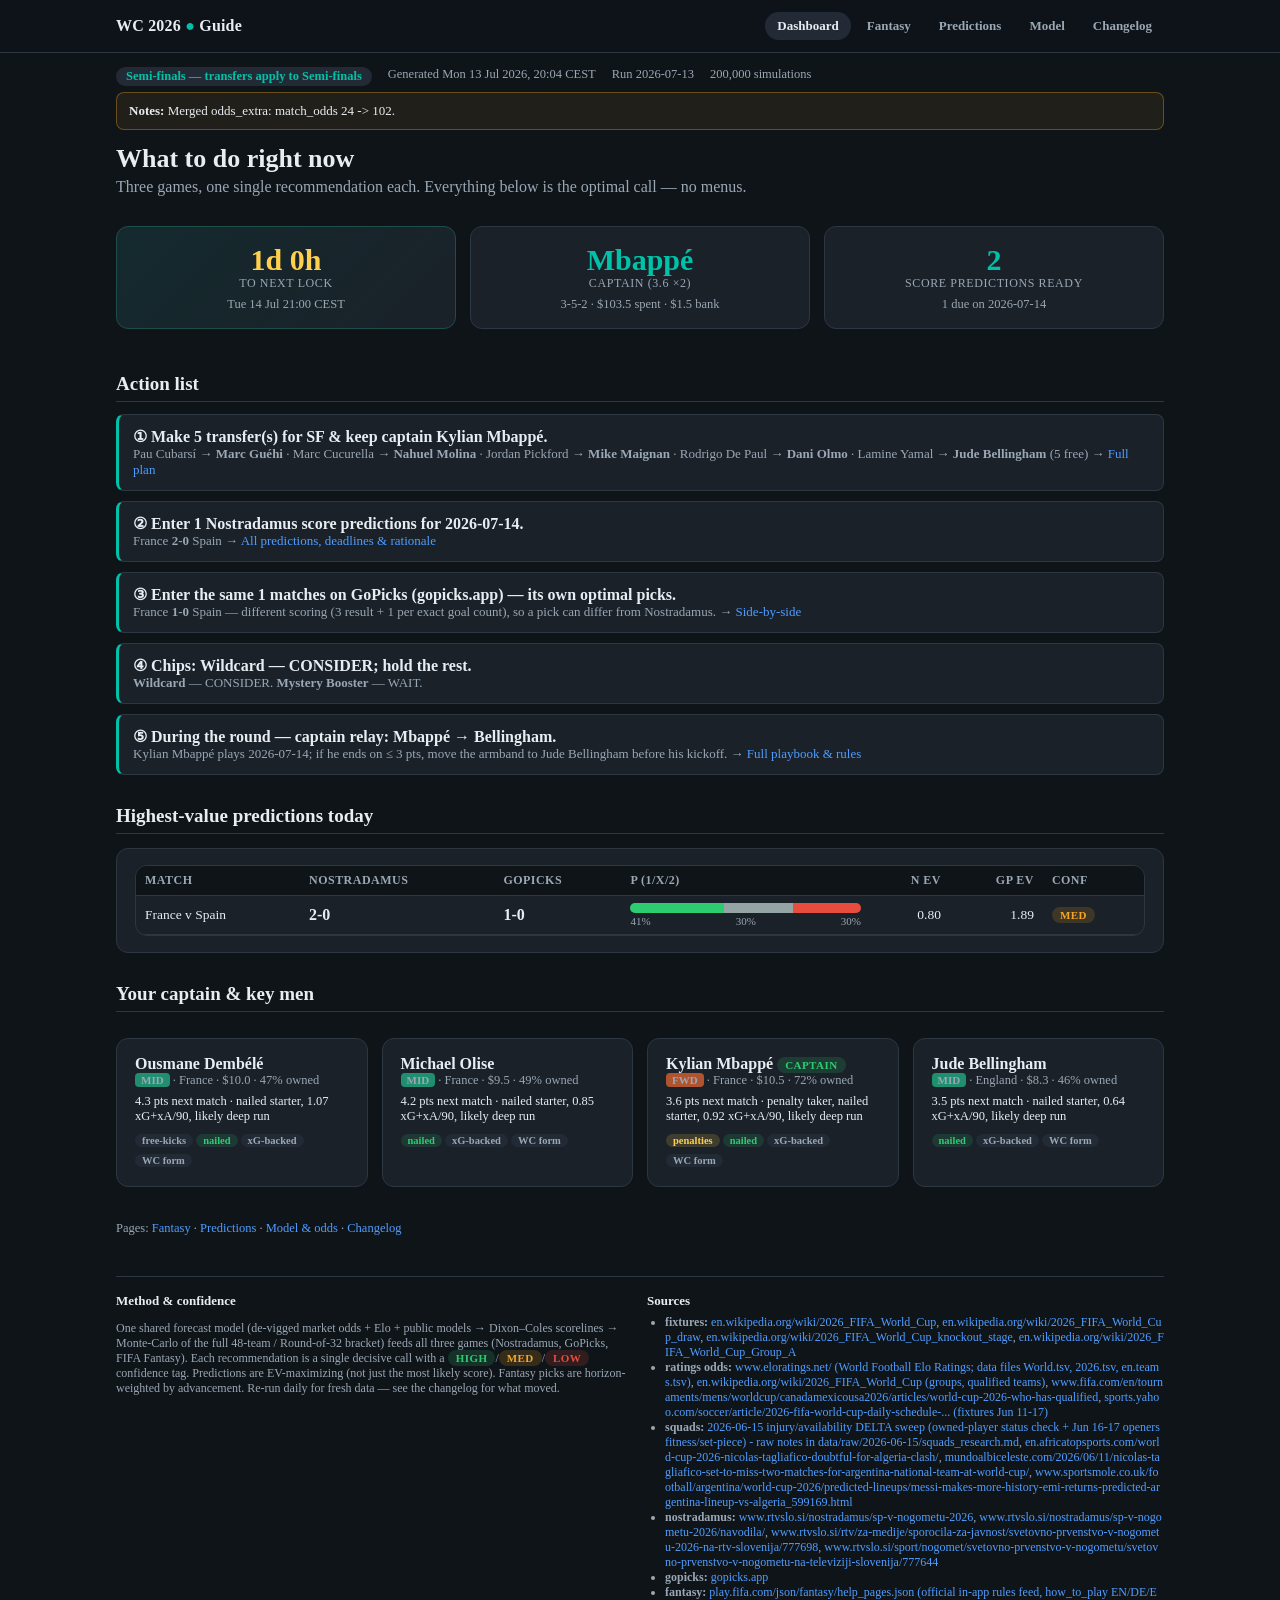
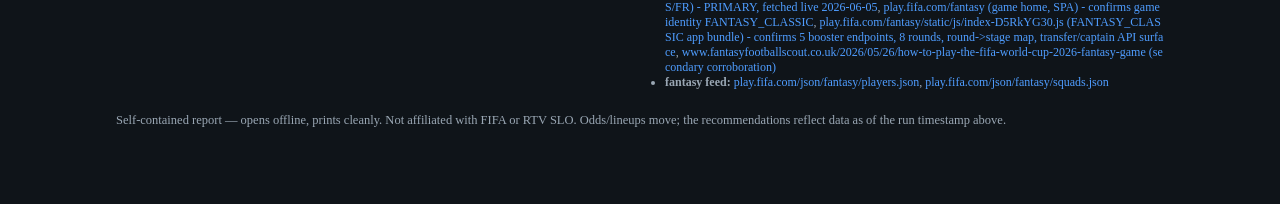
==== commit c922b638: "July 13" ====
--- a/output/index.html
+++ b/output/index.html
@@ -165,15 +165,15 @@
 </header>
 <div class="wrap">
   <div class="meta-bar">
-    <span class="stage-pill">Quarter-finals — transfers apply to Semi-finals</span>
-    <span>Generated Sat 11 Jul 2026, 12:01 CEST</span>
-    <span>Run 2026-07-11</span>
+    <span class="stage-pill">Semi-finals — transfers apply to Semi-finals</span>
+    <span>Generated Mon 13 Jul 2026, 20:04 CEST</span>
+    <span>Run 2026-07-13</span>
     <span>200,000 simulations</span>
   </div>
 
   
   <div class="warn"><strong>Notes:</strong>
-    Merged odds_extra: match_odds 24 -&gt; 101. · Stale input: ratings_odds is 23d old (as of 2026-06-18) — refresh it before relying on this run.
+    Merged odds_extra: match_odds 24 -&gt; 102.
   </div>
   
 
@@ -183,21 +183,21 @@
 
 <div class="grid cols-3">
   <div class="card kpi countdown">
-    <div class="num">10h 58m</div>
+    <div class="num">1d 0h</div>
     <div class="lbl">to next lock</div>
-    <div class="small muted" style="margin-top:6px">Sat 11 Jul 23:00 CEST</div>
+    <div class="small muted" style="margin-top:6px">Tue 14 Jul 21:00 CEST</div>
   </div>
   
   <div class="card kpi">
-    <div class="num">Yamal</div>
-    <div class="lbl">captain (4.3 ×2)</div>
-    <div class="small muted" style="margin-top:6px">4-4-2 · $103.8 spent · $1.2 bank</div>
+    <div class="num">Mbappé</div>
+    <div class="lbl">captain (3.6 ×2)</div>
+    <div class="small muted" style="margin-top:6px">3-5-2 · $103.5 spent · $1.5 bank</div>
   </div>
   
   <div class="card kpi">
-    <div class="num">3</div>
+    <div class="num">2</div>
     <div class="lbl">score predictions ready</div>
-    <div class="small muted" style="margin-top:6px">2 due on 2026-07-11</div>
+    <div class="small muted" style="margin-top:6px">1 due on 2026-07-14</div>
   </div>
 </div>
 
@@ -207,22 +207,22 @@
   <li>
     
     
-    <div class="a-do">① Make 5 transfer(s) for SF &amp; keep captain Lamine Yamal.</div>
-    <div class="a-sub">Pau Cubarsí → <b>Cristian Romero</b> · Jordan Pickford → <b>Mike Maignan</b> · Rodrigo De Paul → <b>Fabián Ruiz</b> · Marc Cucurella → <b>Nahuel Molina</b> · Álex Baena → <b>Manu Koné</b> (5 free) → <a href="fantasy.html">Full plan</a></div>
+    <div class="a-do">① Make 5 transfer(s) for SF &amp; keep captain Kylian Mbappé.</div>
+    <div class="a-sub">Pau Cubarsí → <b>Marc Guéhi</b> · Marc Cucurella → <b>Nahuel Molina</b> · Jordan Pickford → <b>Mike Maignan</b> · Rodrigo De Paul → <b>Dani Olmo</b> · Lamine Yamal → <b>Jude Bellingham</b> (5 free) → <a href="fantasy.html">Full plan</a></div>
     
   </li>
   
   <li>
-    <div class="a-do">② Enter 2 Nostradamus score predictions for 2026-07-11.</div>
+    <div class="a-do">② Enter 1 Nostradamus score predictions for 2026-07-14.</div>
     <div class="a-sub">
-      Norway <b>0-2</b> England · Argentina <b>2-0</b> Switzerland
+      France <b>2-0</b> Spain
       → <a href="predictions.html">All predictions, deadlines &amp; rationale</a>
     </div>
   </li>
   <li>
-    <div class="a-do">③ Enter the same 2 matches on GoPicks (gopicks.app) — its own optimal picks.</div>
+    <div class="a-do">③ Enter the same 1 matches on GoPicks (gopicks.app) — its own optimal picks.</div>
     <div class="a-sub">
-      Norway <b>0-1</b> England · Argentina <b>1-0</b> Switzerland
+      France <b>1-0</b> Spain
       — different scoring (3 result + 1 per exact goal count), so a pick can differ from Nostradamus. → <a href="predictions.html">Side-by-side</a>
     </div>
   </li>
@@ -235,8 +235,8 @@
   
   
   <li>
-    <div class="a-do">⑤ During the round — captain relay: <b>Yamal</b> → <b>Messi</b>.</div>
-    <div class="a-sub">LIVE: Lamine Yamal's match ended on <b>2 pts</b> → <b>SWITCH</b> to Lionel Messi before his kickoff. → <a href="fantasy.html#playbook">Full playbook &amp; rules</a></div>
+    <div class="a-do">⑤ During the round — captain relay: <b>Mbappé</b> → <b>Bellingham</b>.</div>
+    <div class="a-sub">Kylian Mbappé plays 2026-07-14; if he ends on ≤ 3 pts, move the armband to Jude Bellingham before his kickoff. → <a href="fantasy.html#playbook">Full playbook &amp; rules</a></div>
   </li>
   
 </ul>
@@ -248,36 +248,19 @@
     <tbody>
     
       <tr>
-        <td>Argentina v Switzerland</td>
+        <td>France v Spain</td>
         <td><span class="scoreline">2-0</span></td>
         <td><span class="scoreline">1-0</span></td>
         <td style="min-width:150px"><div>
-  <div class="tribar" title="Home 56.0% / Draw 26.9% / Away 17.1%">
-    <i class="h" style="width:56.0%"></i>
-    <i class="d" style="width:26.9%"></i>
-    <i class="a" style="width:17.1%"></i>
-  </div>
-  <div class="trilabel"><span>56%</span><span>27%</span><span>17%</span></div>
+  <div class="tribar" title="Home 40.7% / Draw 29.8% / Away 29.5%">
+    <i class="h" style="width:40.7%"></i>
+    <i class="d" style="width:29.8%"></i>
+    <i class="a" style="width:29.5%"></i>
+  </div>
+  <div class="trilabel"><span>41%</span><span>30%</span><span>30%</span></div>
 </div></td>
-        <td class="num" data-sort="1.1099">1.11</td>
-        <td class="num" data-sort="2.4299">2.43</td>
-        <td><span class="conf High">High</span></td>
-      </tr>
-    
-      <tr>
-        <td>Norway v England</td>
-        <td><span class="scoreline">0-2</span></td>
-        <td><span class="scoreline">0-1</span></td>
-        <td style="min-width:150px"><div>
-  <div class="tribar" title="Home 23.7% / Draw 28.2% / Away 48.1%">
-    <i class="h" style="width:23.7%"></i>
-    <i class="d" style="width:28.2%"></i>
-    <i class="a" style="width:48.1%"></i>
-  </div>
-  <div class="trilabel"><span>24%</span><span>28%</span><span>48%</span></div>
-</div></td>
-        <td class="num" data-sort="0.9319">0.93</td>
-        <td class="num" data-sort="2.1251">2.13</td>
+        <td class="num" data-sort="0.7952">0.80</td>
+        <td class="num" data-sort="1.8905">1.89</td>
         <td><span class="conf Med">Med</span></td>
       </tr>
     
@@ -291,18 +274,9 @@
   
     
     <div class="card">
-      <div style="font-weight:700">Lamine Yamal <span class="conf High">CAPTAIN</span></div>
-      <div class="small muted"><span class="pos MID">MID</span> · Spain · $10.0 · 39% owned</div>
-      <div class="small" style="margin-top:6px">4.3 pts next match · nailed starter, 1.00 xG+xA/90, likely deep run</div>
-      <div style="margin-top:6px"><span class="tag free-kicks">free-kicks</span><span class="tag nailed">nailed</span><span class="tag xG-backed">xG-backed</span><span class="tag WC-form">WC form</span></div>
-    </div>
-    
-  
-    
-    <div class="card">
       <div style="font-weight:700">Ousmane Dembélé </div>
-      <div class="small muted"><span class="pos MID">MID</span> · France · $10.0 · 45% owned</div>
-      <div class="small" style="margin-top:6px">4.2 pts next match · nailed starter, 1.07 xG+xA/90, likely deep run</div>
+      <div class="small muted"><span class="pos MID">MID</span> · France · $10.0 · 47% owned</div>
+      <div class="small" style="margin-top:6px">4.3 pts next match · nailed starter, 1.07 xG+xA/90, likely deep run</div>
       <div style="margin-top:6px"><span class="tag free-kicks">free-kicks</span><span class="tag nailed">nailed</span><span class="tag xG-backed">xG-backed</span><span class="tag WC-form">WC form</span></div>
     </div>
     
@@ -310,18 +284,27 @@
     
     <div class="card">
       <div style="font-weight:700">Michael Olise </div>
-      <div class="small muted"><span class="pos MID">MID</span> · France · $9.5 · 48% owned</div>
-      <div class="small" style="margin-top:6px">4.1 pts next match · nailed starter, 0.85 xG+xA/90, likely deep run</div>
+      <div class="small muted"><span class="pos MID">MID</span> · France · $9.5 · 49% owned</div>
+      <div class="small" style="margin-top:6px">4.2 pts next match · nailed starter, 0.85 xG+xA/90, likely deep run</div>
       <div style="margin-top:6px"><span class="tag nailed">nailed</span><span class="tag xG-backed">xG-backed</span><span class="tag WC-form">WC form</span></div>
     </div>
     
   
     
     <div class="card">
-      <div style="font-weight:700">Lionel Messi </div>
-      <div class="small muted"><span class="pos FWD">FWD</span> · Argentina · $10.0 · 55% owned</div>
-      <div class="small" style="margin-top:6px">4.1 pts next match · penalty taker, nailed starter, 1.53 xG+xA/90, likely deep run</div>
-      <div style="margin-top:6px"><span class="tag penalties">penalties</span><span class="tag free-kicks">free-kicks</span><span class="tag nailed">nailed</span><span class="tag xG-backed">xG-backed</span><span class="tag WC-form">WC form</span></div>
+      <div style="font-weight:700">Kylian Mbappé <span class="conf High">CAPTAIN</span></div>
+      <div class="small muted"><span class="pos FWD">FWD</span> · France · $10.5 · 72% owned</div>
+      <div class="small" style="margin-top:6px">3.6 pts next match · penalty taker, nailed starter, 0.92 xG+xA/90, likely deep run</div>
+      <div style="margin-top:6px"><span class="tag penalties">penalties</span><span class="tag nailed">nailed</span><span class="tag xG-backed">xG-backed</span><span class="tag WC-form">WC form</span></div>
+    </div>
+    
+  
+    
+    <div class="card">
+      <div style="font-weight:700">Jude Bellingham </div>
+      <div class="small muted"><span class="pos MID">MID</span> · England · $8.3 · 46% owned</div>
+      <div class="small" style="margin-top:6px">3.5 pts next match · nailed starter, 0.64 xG+xA/90, likely deep run</div>
+      <div style="margin-top:6px"><span class="tag nailed">nailed</span><span class="tag xG-backed">xG-backed</span><span class="tag WC-form">WC form</span></div>
     </div>
     
   
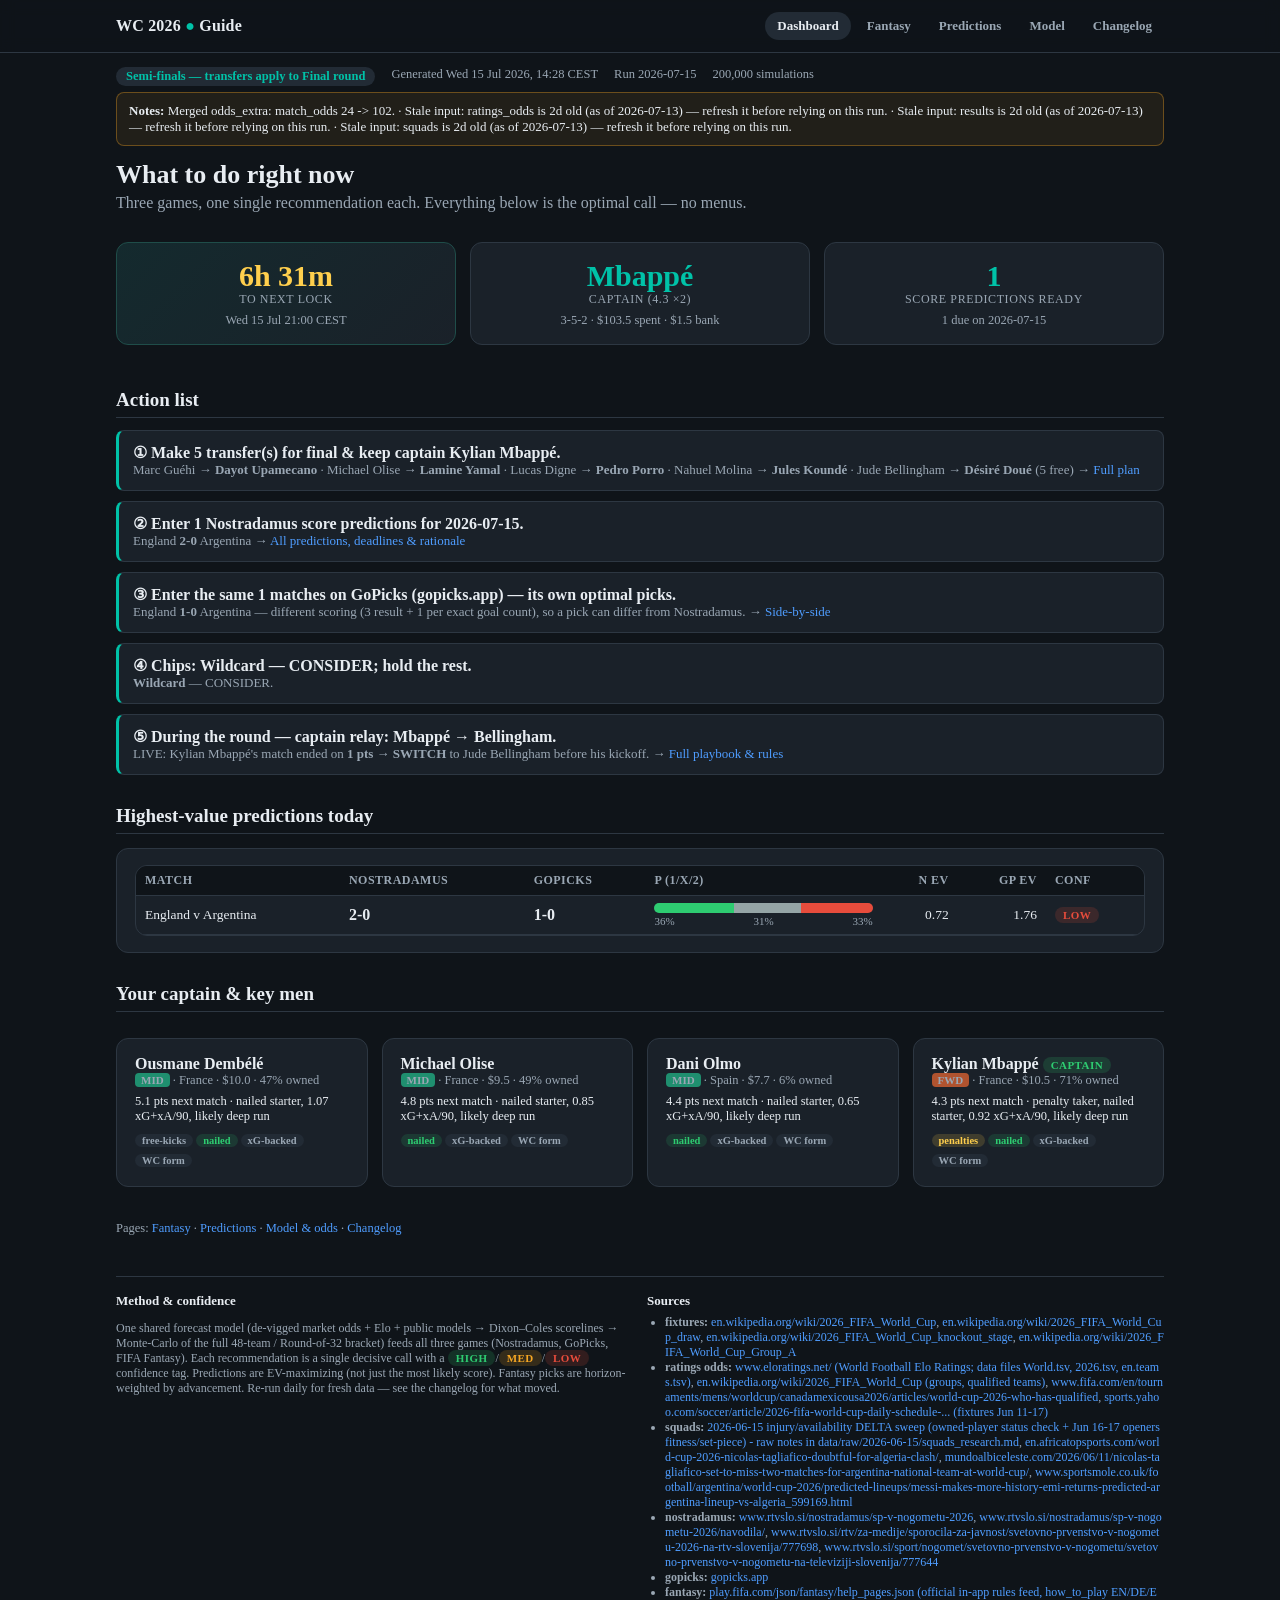
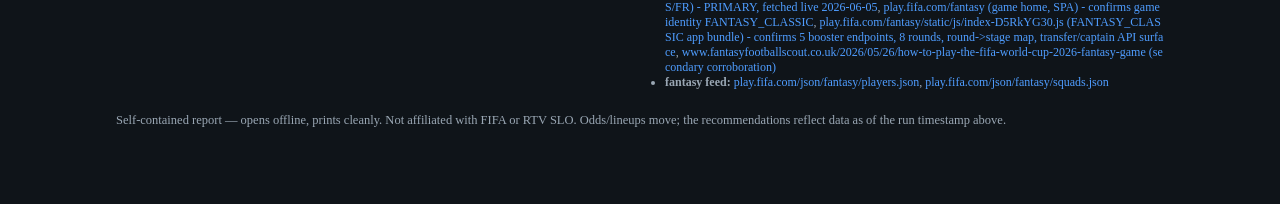
==== commit 2cd54b68: "July 15" ====
--- a/output/index.html
+++ b/output/index.html
@@ -165,15 +165,15 @@
 </header>
 <div class="wrap">
   <div class="meta-bar">
-    <span class="stage-pill">Semi-finals — transfers apply to Semi-finals</span>
-    <span>Generated Mon 13 Jul 2026, 20:04 CEST</span>
-    <span>Run 2026-07-13</span>
+    <span class="stage-pill">Semi-finals — transfers apply to Final round</span>
+    <span>Generated Wed 15 Jul 2026, 14:28 CEST</span>
+    <span>Run 2026-07-15</span>
     <span>200,000 simulations</span>
   </div>
 
   
   <div class="warn"><strong>Notes:</strong>
-    Merged odds_extra: match_odds 24 -&gt; 102.
+    Merged odds_extra: match_odds 24 -&gt; 102. · Stale input: ratings_odds is 2d old (as of 2026-07-13) — refresh it before relying on this run. · Stale input: results is 2d old (as of 2026-07-13) — refresh it before relying on this run. · Stale input: squads is 2d old (as of 2026-07-13) — refresh it before relying on this run.
   </div>
   
 
@@ -183,21 +183,21 @@
 
 <div class="grid cols-3">
   <div class="card kpi countdown">
-    <div class="num">1d 0h</div>
+    <div class="num">6h 31m</div>
     <div class="lbl">to next lock</div>
-    <div class="small muted" style="margin-top:6px">Tue 14 Jul 21:00 CEST</div>
+    <div class="small muted" style="margin-top:6px">Wed 15 Jul 21:00 CEST</div>
   </div>
   
   <div class="card kpi">
     <div class="num">Mbappé</div>
-    <div class="lbl">captain (3.6 ×2)</div>
+    <div class="lbl">captain (4.3 ×2)</div>
     <div class="small muted" style="margin-top:6px">3-5-2 · $103.5 spent · $1.5 bank</div>
   </div>
   
   <div class="card kpi">
-    <div class="num">2</div>
+    <div class="num">1</div>
     <div class="lbl">score predictions ready</div>
-    <div class="small muted" style="margin-top:6px">1 due on 2026-07-14</div>
+    <div class="small muted" style="margin-top:6px">1 due on 2026-07-15</div>
   </div>
 </div>
 
@@ -207,22 +207,22 @@
   <li>
     
     
-    <div class="a-do">① Make 5 transfer(s) for SF &amp; keep captain Kylian Mbappé.</div>
-    <div class="a-sub">Pau Cubarsí → <b>Marc Guéhi</b> · Marc Cucurella → <b>Nahuel Molina</b> · Jordan Pickford → <b>Mike Maignan</b> · Rodrigo De Paul → <b>Dani Olmo</b> · Lamine Yamal → <b>Jude Bellingham</b> (5 free) → <a href="fantasy.html">Full plan</a></div>
+    <div class="a-do">① Make 5 transfer(s) for final &amp; keep captain Kylian Mbappé.</div>
+    <div class="a-sub">Marc Guéhi → <b>Dayot Upamecano</b> · Michael Olise → <b>Lamine Yamal</b> · Lucas Digne → <b>Pedro Porro</b> · Nahuel Molina → <b>Jules Koundé</b> · Jude Bellingham → <b>Désiré Doué</b> (5 free) → <a href="fantasy.html">Full plan</a></div>
     
   </li>
   
   <li>
-    <div class="a-do">② Enter 1 Nostradamus score predictions for 2026-07-14.</div>
+    <div class="a-do">② Enter 1 Nostradamus score predictions for 2026-07-15.</div>
     <div class="a-sub">
-      France <b>2-0</b> Spain
+      England <b>2-0</b> Argentina
       → <a href="predictions.html">All predictions, deadlines &amp; rationale</a>
     </div>
   </li>
   <li>
     <div class="a-do">③ Enter the same 1 matches on GoPicks (gopicks.app) — its own optimal picks.</div>
     <div class="a-sub">
-      France <b>1-0</b> Spain
+      England <b>1-0</b> Argentina
       — different scoring (3 result + 1 per exact goal count), so a pick can differ from Nostradamus. → <a href="predictions.html">Side-by-side</a>
     </div>
   </li>
@@ -230,13 +230,13 @@
   
   <li>
     <div class="a-do">④ Chips: <b>Wildcard</b> — CONSIDER; hold the rest.</div>
-    <div class="a-sub"><b>Wildcard</b> — CONSIDER. <b>Mystery Booster</b> — WAIT. </div>
+    <div class="a-sub"><b>Wildcard</b> — CONSIDER. </div>
   </li>
   
   
   <li>
     <div class="a-do">⑤ During the round — captain relay: <b>Mbappé</b> → <b>Bellingham</b>.</div>
-    <div class="a-sub">Kylian Mbappé plays 2026-07-14; if he ends on ≤ 3 pts, move the armband to Jude Bellingham before his kickoff. → <a href="fantasy.html#playbook">Full playbook &amp; rules</a></div>
+    <div class="a-sub">LIVE: Kylian Mbappé's match ended on <b>1 pts</b> → <b>SWITCH</b> to Jude Bellingham before his kickoff. → <a href="fantasy.html#playbook">Full playbook &amp; rules</a></div>
   </li>
   
 </ul>
@@ -248,20 +248,20 @@
     <tbody>
     
       <tr>
-        <td>France v Spain</td>
+        <td>England v Argentina</td>
         <td><span class="scoreline">2-0</span></td>
         <td><span class="scoreline">1-0</span></td>
         <td style="min-width:150px"><div>
-  <div class="tribar" title="Home 40.7% / Draw 29.8% / Away 29.5%">
-    <i class="h" style="width:40.7%"></i>
-    <i class="d" style="width:29.8%"></i>
-    <i class="a" style="width:29.5%"></i>
-  </div>
-  <div class="trilabel"><span>41%</span><span>30%</span><span>30%</span></div>
+  <div class="tribar" title="Home 36.3% / Draw 30.9% / Away 32.8%">
+    <i class="h" style="width:36.3%"></i>
+    <i class="d" style="width:30.9%"></i>
+    <i class="a" style="width:32.8%"></i>
+  </div>
+  <div class="trilabel"><span>36%</span><span>31%</span><span>33%</span></div>
 </div></td>
-        <td class="num" data-sort="0.7952">0.80</td>
-        <td class="num" data-sort="1.8905">1.89</td>
-        <td><span class="conf Med">Med</span></td>
+        <td class="num" data-sort="0.7191">0.72</td>
+        <td class="num" data-sort="1.7625">1.76</td>
+        <td><span class="conf Low">Low</span></td>
       </tr>
     
     </tbody>
@@ -276,7 +276,7 @@
     <div class="card">
       <div style="font-weight:700">Ousmane Dembélé </div>
       <div class="small muted"><span class="pos MID">MID</span> · France · $10.0 · 47% owned</div>
-      <div class="small" style="margin-top:6px">4.3 pts next match · nailed starter, 1.07 xG+xA/90, likely deep run</div>
+      <div class="small" style="margin-top:6px">5.1 pts next match · nailed starter, 1.07 xG+xA/90, likely deep run</div>
       <div style="margin-top:6px"><span class="tag free-kicks">free-kicks</span><span class="tag nailed">nailed</span><span class="tag xG-backed">xG-backed</span><span class="tag WC-form">WC form</span></div>
     </div>
     
@@ -285,7 +285,16 @@
     <div class="card">
       <div style="font-weight:700">Michael Olise </div>
       <div class="small muted"><span class="pos MID">MID</span> · France · $9.5 · 49% owned</div>
-      <div class="small" style="margin-top:6px">4.2 pts next match · nailed starter, 0.85 xG+xA/90, likely deep run</div>
+      <div class="small" style="margin-top:6px">4.8 pts next match · nailed starter, 0.85 xG+xA/90, likely deep run</div>
+      <div style="margin-top:6px"><span class="tag nailed">nailed</span><span class="tag xG-backed">xG-backed</span><span class="tag WC-form">WC form</span></div>
+    </div>
+    
+  
+    
+    <div class="card">
+      <div style="font-weight:700">Dani Olmo </div>
+      <div class="small muted"><span class="pos MID">MID</span> · Spain · $7.7 · 6% owned</div>
+      <div class="small" style="margin-top:6px">4.4 pts next match · nailed starter, 0.65 xG+xA/90, likely deep run</div>
       <div style="margin-top:6px"><span class="tag nailed">nailed</span><span class="tag xG-backed">xG-backed</span><span class="tag WC-form">WC form</span></div>
     </div>
     
@@ -293,18 +302,9 @@
     
     <div class="card">
       <div style="font-weight:700">Kylian Mbappé <span class="conf High">CAPTAIN</span></div>
-      <div class="small muted"><span class="pos FWD">FWD</span> · France · $10.5 · 72% owned</div>
-      <div class="small" style="margin-top:6px">3.6 pts next match · penalty taker, nailed starter, 0.92 xG+xA/90, likely deep run</div>
+      <div class="small muted"><span class="pos FWD">FWD</span> · France · $10.5 · 71% owned</div>
+      <div class="small" style="margin-top:6px">4.3 pts next match · penalty taker, nailed starter, 0.92 xG+xA/90, likely deep run</div>
       <div style="margin-top:6px"><span class="tag penalties">penalties</span><span class="tag nailed">nailed</span><span class="tag xG-backed">xG-backed</span><span class="tag WC-form">WC form</span></div>
-    </div>
-    
-  
-    
-    <div class="card">
-      <div style="font-weight:700">Jude Bellingham </div>
-      <div class="small muted"><span class="pos MID">MID</span> · England · $8.3 · 46% owned</div>
-      <div class="small" style="margin-top:6px">3.5 pts next match · nailed starter, 0.64 xG+xA/90, likely deep run</div>
-      <div style="margin-top:6px"><span class="tag nailed">nailed</span><span class="tag xG-backed">xG-backed</span><span class="tag WC-form">WC form</span></div>
     </div>
     
   
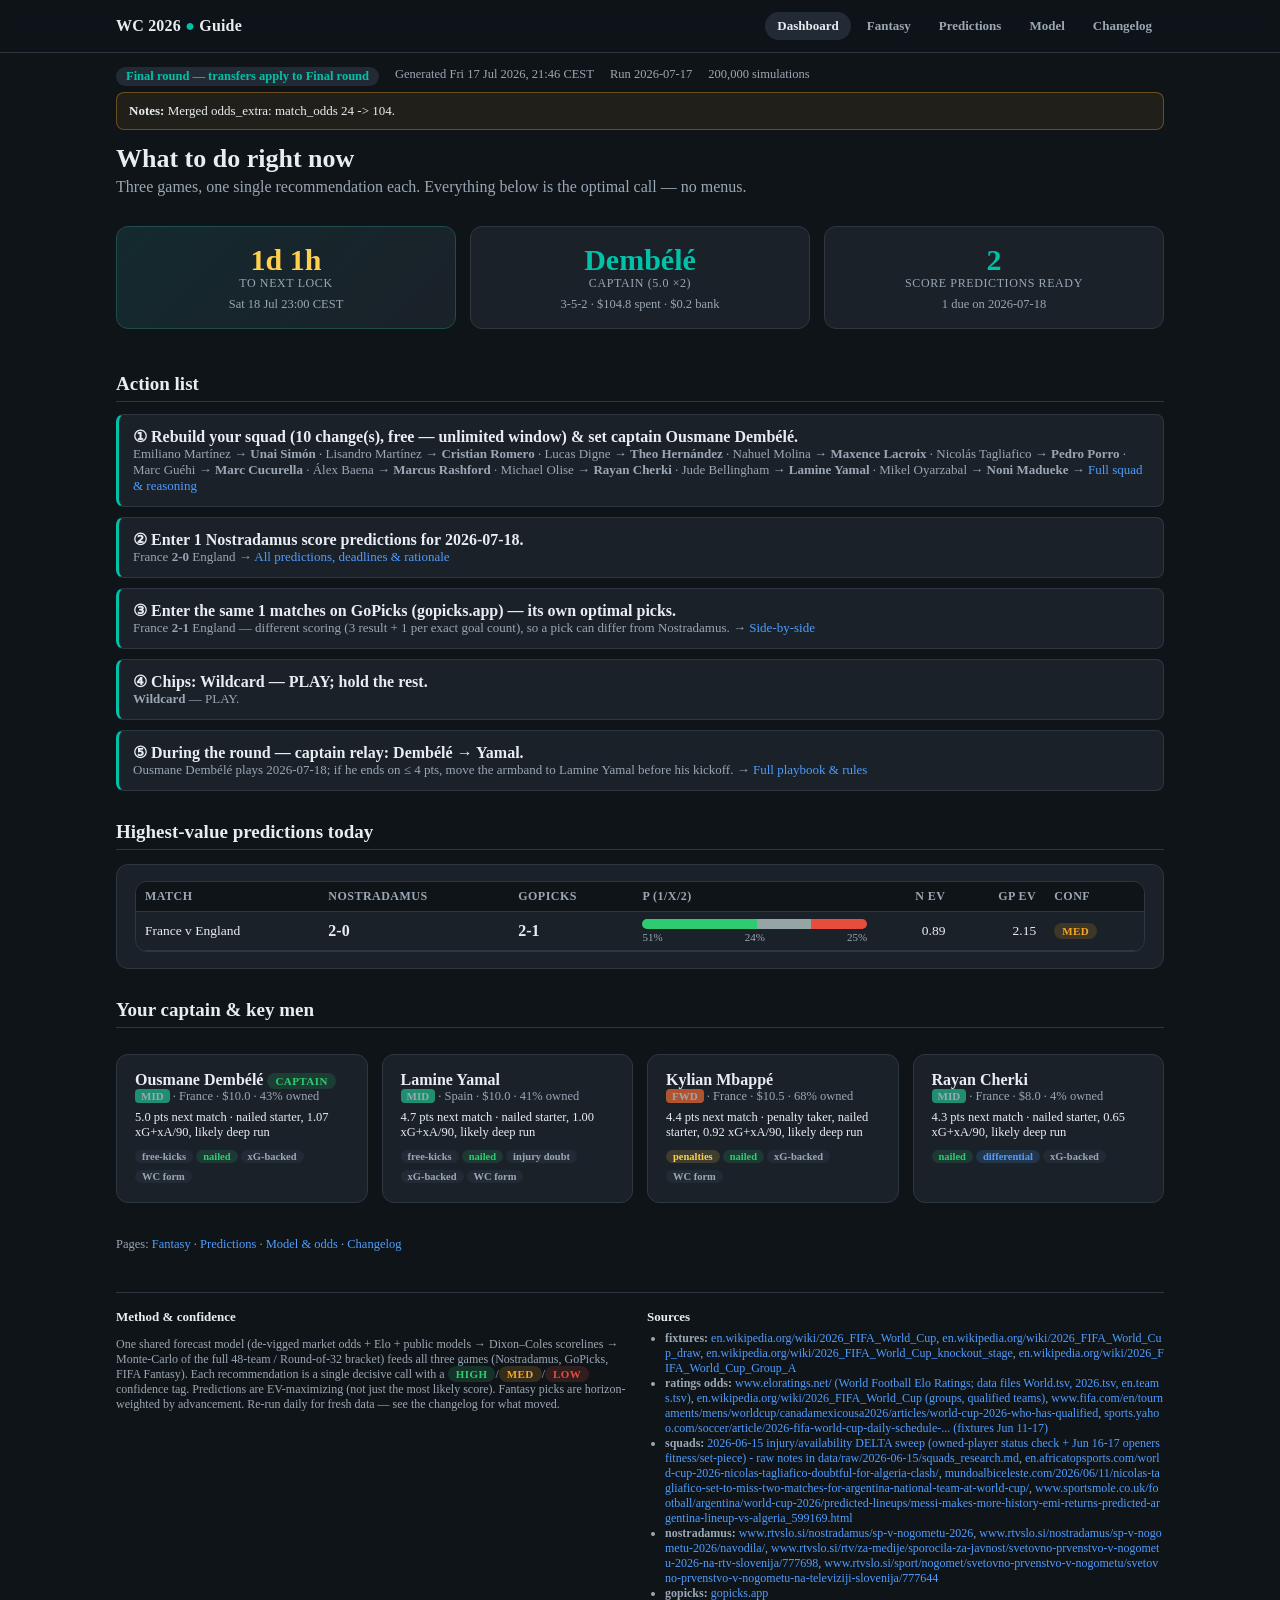
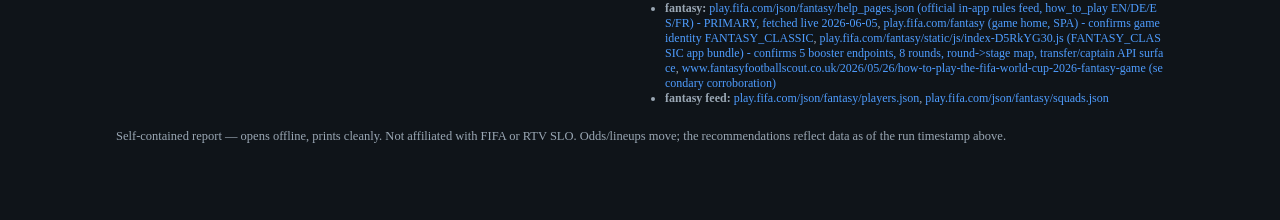
==== commit 2d0cf6ca: "July 17" ====
--- a/output/index.html
+++ b/output/index.html
@@ -165,15 +165,15 @@
 </header>
 <div class="wrap">
   <div class="meta-bar">
-    <span class="stage-pill">Semi-finals — transfers apply to Final round</span>
-    <span>Generated Wed 15 Jul 2026, 14:28 CEST</span>
-    <span>Run 2026-07-15</span>
+    <span class="stage-pill">Final round — transfers apply to Final round</span>
+    <span>Generated Fri 17 Jul 2026, 21:46 CEST</span>
+    <span>Run 2026-07-17</span>
     <span>200,000 simulations</span>
   </div>
 
   
   <div class="warn"><strong>Notes:</strong>
-    Merged odds_extra: match_odds 24 -&gt; 102. · Stale input: ratings_odds is 2d old (as of 2026-07-13) — refresh it before relying on this run. · Stale input: results is 2d old (as of 2026-07-13) — refresh it before relying on this run. · Stale input: squads is 2d old (as of 2026-07-13) — refresh it before relying on this run.
+    Merged odds_extra: match_odds 24 -&gt; 104.
   </div>
   
 
@@ -183,21 +183,21 @@
 
 <div class="grid cols-3">
   <div class="card kpi countdown">
-    <div class="num">6h 31m</div>
+    <div class="num">1d 1h</div>
     <div class="lbl">to next lock</div>
-    <div class="small muted" style="margin-top:6px">Wed 15 Jul 21:00 CEST</div>
+    <div class="small muted" style="margin-top:6px">Sat 18 Jul 23:00 CEST</div>
   </div>
   
   <div class="card kpi">
-    <div class="num">Mbappé</div>
-    <div class="lbl">captain (4.3 ×2)</div>
-    <div class="small muted" style="margin-top:6px">3-5-2 · $103.5 spent · $1.5 bank</div>
+    <div class="num">Dembélé</div>
+    <div class="lbl">captain (5.0 ×2)</div>
+    <div class="small muted" style="margin-top:6px">3-5-2 · $104.8 spent · $0.2 bank</div>
   </div>
   
   <div class="card kpi">
-    <div class="num">1</div>
+    <div class="num">2</div>
     <div class="lbl">score predictions ready</div>
-    <div class="small muted" style="margin-top:6px">1 due on 2026-07-15</div>
+    <div class="small muted" style="margin-top:6px">1 due on 2026-07-18</div>
   </div>
 </div>
 
@@ -207,36 +207,36 @@
   <li>
     
     
-    <div class="a-do">① Make 5 transfer(s) for final &amp; keep captain Kylian Mbappé.</div>
-    <div class="a-sub">Marc Guéhi → <b>Dayot Upamecano</b> · Michael Olise → <b>Lamine Yamal</b> · Lucas Digne → <b>Pedro Porro</b> · Nahuel Molina → <b>Jules Koundé</b> · Jude Bellingham → <b>Désiré Doué</b> (5 free) → <a href="fantasy.html">Full plan</a></div>
+    <div class="a-do">① Rebuild your squad (10 change(s), free — unlimited window) &amp; set captain Ousmane Dembélé.</div>
+    <div class="a-sub">Emiliano Martínez → <b>Unai Simón</b> · Lisandro Martínez → <b>Cristian Romero</b> · Lucas Digne → <b>Theo Hernández</b> · Nahuel Molina → <b>Maxence Lacroix</b> · Nicolás Tagliafico → <b>Pedro Porro</b> · Marc Guéhi → <b>Marc Cucurella</b> · Álex Baena → <b>Marcus Rashford</b> · Michael Olise → <b>Rayan Cherki</b> · Jude Bellingham → <b>Lamine Yamal</b> · Mikel Oyarzabal → <b>Noni Madueke</b> → <a href="fantasy.html">Full squad &amp; reasoning</a></div>
     
   </li>
   
   <li>
-    <div class="a-do">② Enter 1 Nostradamus score predictions for 2026-07-15.</div>
+    <div class="a-do">② Enter 1 Nostradamus score predictions for 2026-07-18.</div>
     <div class="a-sub">
-      England <b>2-0</b> Argentina
+      France <b>2-0</b> England
       → <a href="predictions.html">All predictions, deadlines &amp; rationale</a>
     </div>
   </li>
   <li>
     <div class="a-do">③ Enter the same 1 matches on GoPicks (gopicks.app) — its own optimal picks.</div>
     <div class="a-sub">
-      England <b>1-0</b> Argentina
+      France <b>2-1</b> England
       — different scoring (3 result + 1 per exact goal count), so a pick can differ from Nostradamus. → <a href="predictions.html">Side-by-side</a>
     </div>
   </li>
   
   
   <li>
-    <div class="a-do">④ Chips: <b>Wildcard</b> — CONSIDER; hold the rest.</div>
-    <div class="a-sub"><b>Wildcard</b> — CONSIDER. </div>
+    <div class="a-do">④ Chips: <b>Wildcard</b> — PLAY; hold the rest.</div>
+    <div class="a-sub"><b>Wildcard</b> — PLAY. </div>
   </li>
   
   
   <li>
-    <div class="a-do">⑤ During the round — captain relay: <b>Mbappé</b> → <b>Bellingham</b>.</div>
-    <div class="a-sub">LIVE: Kylian Mbappé's match ended on <b>1 pts</b> → <b>SWITCH</b> to Jude Bellingham before his kickoff. → <a href="fantasy.html#playbook">Full playbook &amp; rules</a></div>
+    <div class="a-do">⑤ During the round — captain relay: <b>Dembélé</b> → <b>Yamal</b>.</div>
+    <div class="a-sub">Ousmane Dembélé plays 2026-07-18; if he ends on ≤ 4 pts, move the armband to Lamine Yamal before his kickoff. → <a href="fantasy.html#playbook">Full playbook &amp; rules</a></div>
   </li>
   
 </ul>
@@ -248,20 +248,20 @@
     <tbody>
     
       <tr>
-        <td>England v Argentina</td>
+        <td>France v England</td>
         <td><span class="scoreline">2-0</span></td>
-        <td><span class="scoreline">1-0</span></td>
+        <td><span class="scoreline">2-1</span></td>
         <td style="min-width:150px"><div>
-  <div class="tribar" title="Home 36.3% / Draw 30.9% / Away 32.8%">
-    <i class="h" style="width:36.3%"></i>
-    <i class="d" style="width:30.9%"></i>
-    <i class="a" style="width:32.8%"></i>
-  </div>
-  <div class="trilabel"><span>36%</span><span>31%</span><span>33%</span></div>
+  <div class="tribar" title="Home 50.8% / Draw 24.4% / Away 24.8%">
+    <i class="h" style="width:50.8%"></i>
+    <i class="d" style="width:24.4%"></i>
+    <i class="a" style="width:24.8%"></i>
+  </div>
+  <div class="trilabel"><span>51%</span><span>24%</span><span>25%</span></div>
 </div></td>
-        <td class="num" data-sort="0.7191">0.72</td>
-        <td class="num" data-sort="1.7625">1.76</td>
-        <td><span class="conf Low">Low</span></td>
+        <td class="num" data-sort="0.8938">0.89</td>
+        <td class="num" data-sort="2.1473">2.15</td>
+        <td><span class="conf Med">Med</span></td>
       </tr>
     
     </tbody>
@@ -274,37 +274,37 @@
   
     
     <div class="card">
-      <div style="font-weight:700">Ousmane Dembélé </div>
-      <div class="small muted"><span class="pos MID">MID</span> · France · $10.0 · 47% owned</div>
-      <div class="small" style="margin-top:6px">5.1 pts next match · nailed starter, 1.07 xG+xA/90, likely deep run</div>
+      <div style="font-weight:700">Ousmane Dembélé <span class="conf High">CAPTAIN</span></div>
+      <div class="small muted"><span class="pos MID">MID</span> · France · $10.0 · 43% owned</div>
+      <div class="small" style="margin-top:6px">5.0 pts next match · nailed starter, 1.07 xG+xA/90, likely deep run</div>
       <div style="margin-top:6px"><span class="tag free-kicks">free-kicks</span><span class="tag nailed">nailed</span><span class="tag xG-backed">xG-backed</span><span class="tag WC-form">WC form</span></div>
     </div>
     
   
     
     <div class="card">
-      <div style="font-weight:700">Michael Olise </div>
-      <div class="small muted"><span class="pos MID">MID</span> · France · $9.5 · 49% owned</div>
-      <div class="small" style="margin-top:6px">4.8 pts next match · nailed starter, 0.85 xG+xA/90, likely deep run</div>
-      <div style="margin-top:6px"><span class="tag nailed">nailed</span><span class="tag xG-backed">xG-backed</span><span class="tag WC-form">WC form</span></div>
+      <div style="font-weight:700">Lamine Yamal </div>
+      <div class="small muted"><span class="pos MID">MID</span> · Spain · $10.0 · 41% owned</div>
+      <div class="small" style="margin-top:6px">4.7 pts next match · nailed starter, 1.00 xG+xA/90, likely deep run</div>
+      <div style="margin-top:6px"><span class="tag free-kicks">free-kicks</span><span class="tag nailed">nailed</span><span class="tag injury-doubt">injury doubt</span><span class="tag xG-backed">xG-backed</span><span class="tag WC-form">WC form</span></div>
     </div>
     
   
     
     <div class="card">
-      <div style="font-weight:700">Dani Olmo </div>
-      <div class="small muted"><span class="pos MID">MID</span> · Spain · $7.7 · 6% owned</div>
-      <div class="small" style="margin-top:6px">4.4 pts next match · nailed starter, 0.65 xG+xA/90, likely deep run</div>
-      <div style="margin-top:6px"><span class="tag nailed">nailed</span><span class="tag xG-backed">xG-backed</span><span class="tag WC-form">WC form</span></div>
+      <div style="font-weight:700">Kylian Mbappé </div>
+      <div class="small muted"><span class="pos FWD">FWD</span> · France · $10.5 · 68% owned</div>
+      <div class="small" style="margin-top:6px">4.4 pts next match · penalty taker, nailed starter, 0.92 xG+xA/90, likely deep run</div>
+      <div style="margin-top:6px"><span class="tag penalties">penalties</span><span class="tag nailed">nailed</span><span class="tag xG-backed">xG-backed</span><span class="tag WC-form">WC form</span></div>
     </div>
     
   
     
     <div class="card">
-      <div style="font-weight:700">Kylian Mbappé <span class="conf High">CAPTAIN</span></div>
-      <div class="small muted"><span class="pos FWD">FWD</span> · France · $10.5 · 71% owned</div>
-      <div class="small" style="margin-top:6px">4.3 pts next match · penalty taker, nailed starter, 0.92 xG+xA/90, likely deep run</div>
-      <div style="margin-top:6px"><span class="tag penalties">penalties</span><span class="tag nailed">nailed</span><span class="tag xG-backed">xG-backed</span><span class="tag WC-form">WC form</span></div>
+      <div style="font-weight:700">Rayan Cherki </div>
+      <div class="small muted"><span class="pos MID">MID</span> · France · $8.0 · 4% owned</div>
+      <div class="small" style="margin-top:6px">4.3 pts next match · nailed starter, 0.65 xG+xA/90, likely deep run</div>
+      <div style="margin-top:6px"><span class="tag nailed">nailed</span><span class="tag differential">differential</span><span class="tag xG-backed">xG-backed</span></div>
     </div>
     
   
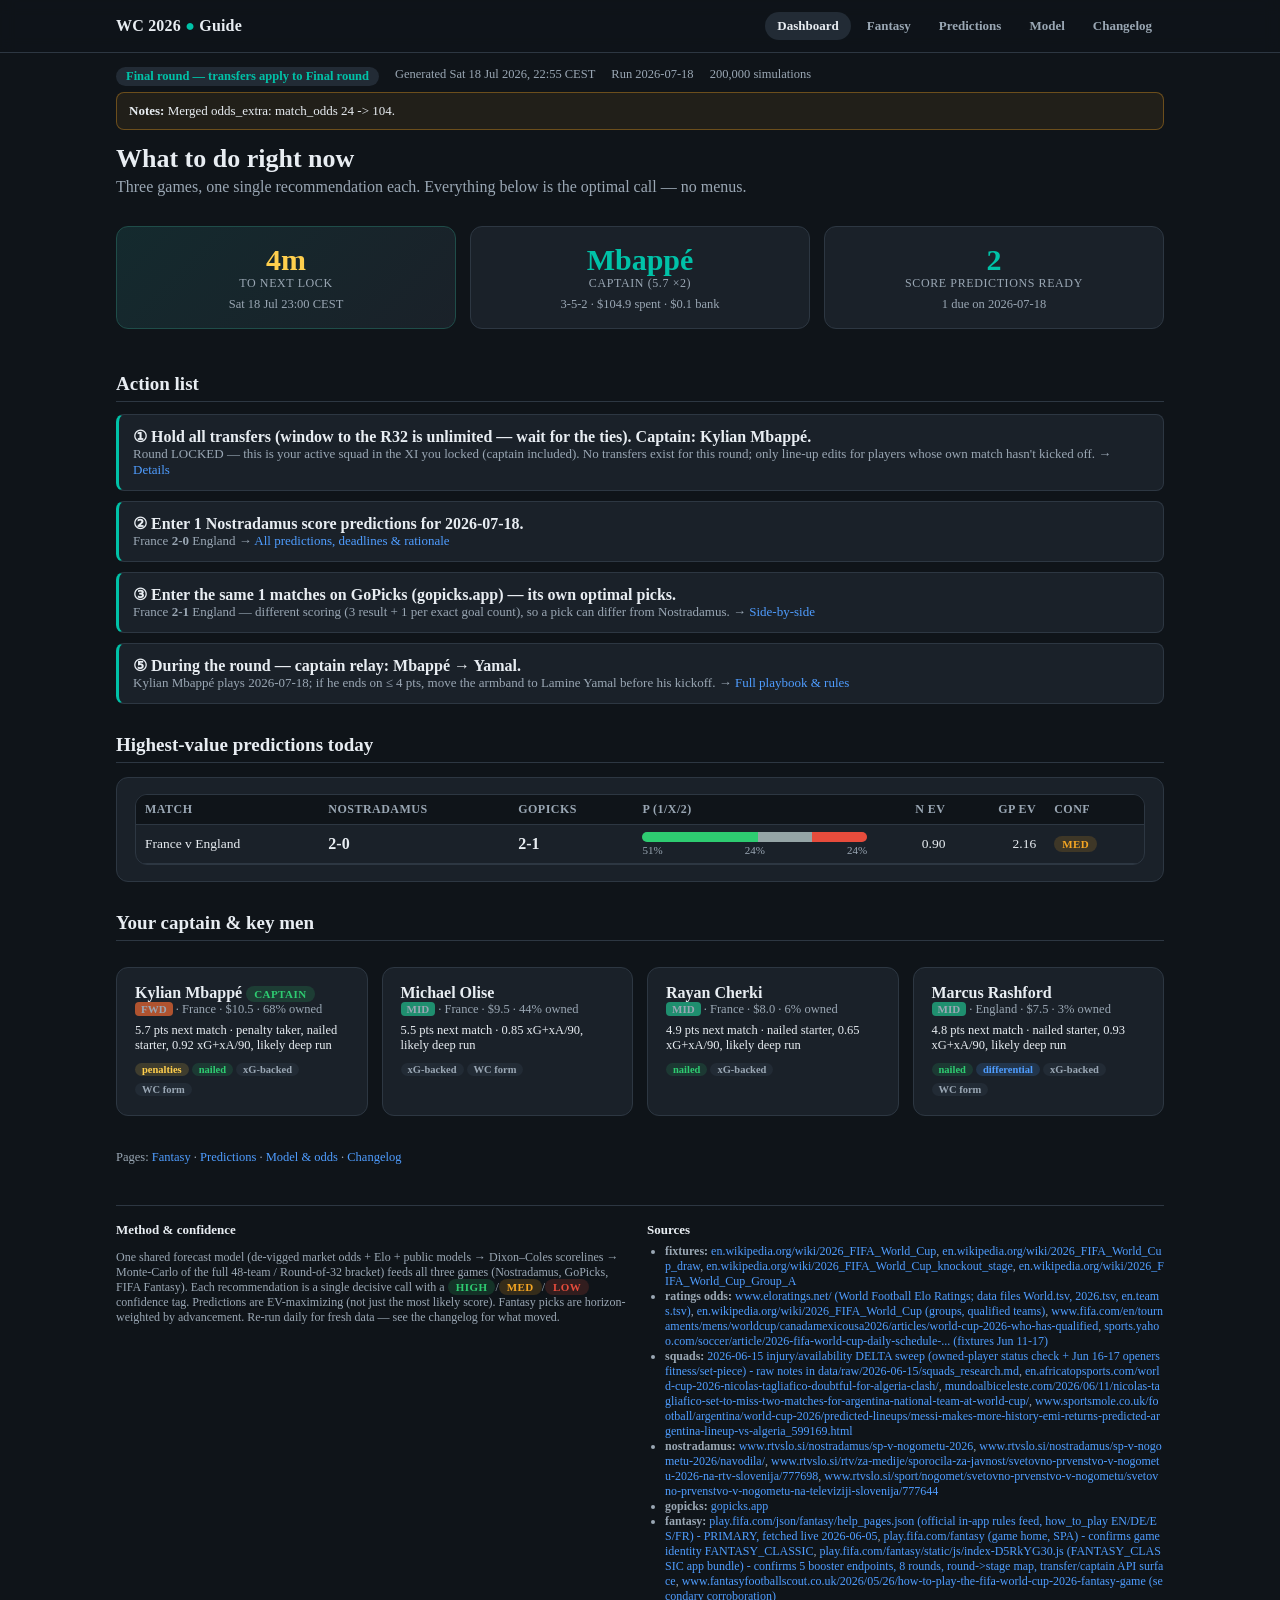
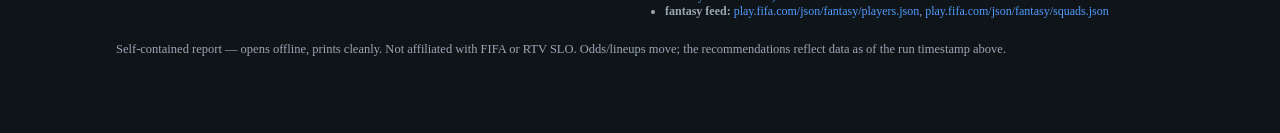
==== commit 03b2c88f: "July 18" ====
--- a/output/index.html
+++ b/output/index.html
@@ -166,8 +166,8 @@
 <div class="wrap">
   <div class="meta-bar">
     <span class="stage-pill">Final round — transfers apply to Final round</span>
-    <span>Generated Fri 17 Jul 2026, 21:46 CEST</span>
-    <span>Run 2026-07-17</span>
+    <span>Generated Sat 18 Jul 2026, 22:55 CEST</span>
+    <span>Run 2026-07-18</span>
     <span>200,000 simulations</span>
   </div>
 
@@ -183,15 +183,15 @@
 
 <div class="grid cols-3">
   <div class="card kpi countdown">
-    <div class="num">1d 1h</div>
+    <div class="num">4m</div>
     <div class="lbl">to next lock</div>
     <div class="small muted" style="margin-top:6px">Sat 18 Jul 23:00 CEST</div>
   </div>
   
   <div class="card kpi">
-    <div class="num">Dembélé</div>
-    <div class="lbl">captain (5.0 ×2)</div>
-    <div class="small muted" style="margin-top:6px">3-5-2 · $104.8 spent · $0.2 bank</div>
+    <div class="num">Mbappé</div>
+    <div class="lbl">captain (5.7 ×2)</div>
+    <div class="small muted" style="margin-top:6px">3-5-2 · $104.9 spent · $0.1 bank</div>
   </div>
   
   <div class="card kpi">
@@ -207,8 +207,8 @@
   <li>
     
     
-    <div class="a-do">① Rebuild your squad (10 change(s), free — unlimited window) &amp; set captain Ousmane Dembélé.</div>
-    <div class="a-sub">Emiliano Martínez → <b>Unai Simón</b> · Lisandro Martínez → <b>Cristian Romero</b> · Lucas Digne → <b>Theo Hernández</b> · Nahuel Molina → <b>Maxence Lacroix</b> · Nicolás Tagliafico → <b>Pedro Porro</b> · Marc Guéhi → <b>Marc Cucurella</b> · Álex Baena → <b>Marcus Rashford</b> · Michael Olise → <b>Rayan Cherki</b> · Jude Bellingham → <b>Lamine Yamal</b> · Mikel Oyarzabal → <b>Noni Madueke</b> → <a href="fantasy.html">Full squad &amp; reasoning</a></div>
+    <div class="a-do">① Hold all transfers (window to the R32 is unlimited — wait for the ties). Captain: Kylian Mbappé.</div>
+    <div class="a-sub">Round LOCKED — this is your active squad in the XI you locked (captain included). No transfers exist for this round; only line-up edits for players whose own match hasn&#39;t kicked off. → <a href="fantasy.html">Details</a></div>
     
   </li>
   
@@ -229,14 +229,8 @@
   
   
   <li>
-    <div class="a-do">④ Chips: <b>Wildcard</b> — PLAY; hold the rest.</div>
-    <div class="a-sub"><b>Wildcard</b> — PLAY. </div>
-  </li>
-  
-  
-  <li>
-    <div class="a-do">⑤ During the round — captain relay: <b>Dembélé</b> → <b>Yamal</b>.</div>
-    <div class="a-sub">Ousmane Dembélé plays 2026-07-18; if he ends on ≤ 4 pts, move the armband to Lamine Yamal before his kickoff. → <a href="fantasy.html#playbook">Full playbook &amp; rules</a></div>
+    <div class="a-do">⑤ During the round — captain relay: <b>Mbappé</b> → <b>Yamal</b>.</div>
+    <div class="a-sub">Kylian Mbappé plays 2026-07-18; if he ends on ≤ 4 pts, move the armband to Lamine Yamal before his kickoff. → <a href="fantasy.html#playbook">Full playbook &amp; rules</a></div>
   </li>
   
 </ul>
@@ -252,15 +246,15 @@
         <td><span class="scoreline">2-0</span></td>
         <td><span class="scoreline">2-1</span></td>
         <td style="min-width:150px"><div>
-  <div class="tribar" title="Home 50.8% / Draw 24.4% / Away 24.8%">
-    <i class="h" style="width:50.8%"></i>
-    <i class="d" style="width:24.4%"></i>
-    <i class="a" style="width:24.8%"></i>
-  </div>
-  <div class="trilabel"><span>51%</span><span>24%</span><span>25%</span></div>
+  <div class="tribar" title="Home 51.3% / Draw 24.2% / Away 24.4%">
+    <i class="h" style="width:51.3%"></i>
+    <i class="d" style="width:24.2%"></i>
+    <i class="a" style="width:24.4%"></i>
+  </div>
+  <div class="trilabel"><span>51%</span><span>24%</span><span>24%</span></div>
 </div></td>
-        <td class="num" data-sort="0.8938">0.89</td>
-        <td class="num" data-sort="2.1473">2.15</td>
+        <td class="num" data-sort="0.9003">0.90</td>
+        <td class="num" data-sort="2.1638">2.16</td>
         <td><span class="conf Med">Med</span></td>
       </tr>
     
@@ -274,37 +268,37 @@
   
     
     <div class="card">
-      <div style="font-weight:700">Ousmane Dembélé <span class="conf High">CAPTAIN</span></div>
-      <div class="small muted"><span class="pos MID">MID</span> · France · $10.0 · 43% owned</div>
-      <div class="small" style="margin-top:6px">5.0 pts next match · nailed starter, 1.07 xG+xA/90, likely deep run</div>
-      <div style="margin-top:6px"><span class="tag free-kicks">free-kicks</span><span class="tag nailed">nailed</span><span class="tag xG-backed">xG-backed</span><span class="tag WC-form">WC form</span></div>
+      <div style="font-weight:700">Kylian Mbappé <span class="conf High">CAPTAIN</span></div>
+      <div class="small muted"><span class="pos FWD">FWD</span> · France · $10.5 · 68% owned</div>
+      <div class="small" style="margin-top:6px">5.7 pts next match · penalty taker, nailed starter, 0.92 xG+xA/90, likely deep run</div>
+      <div style="margin-top:6px"><span class="tag penalties">penalties</span><span class="tag nailed">nailed</span><span class="tag xG-backed">xG-backed</span><span class="tag WC-form">WC form</span></div>
     </div>
     
   
     
     <div class="card">
-      <div style="font-weight:700">Lamine Yamal </div>
-      <div class="small muted"><span class="pos MID">MID</span> · Spain · $10.0 · 41% owned</div>
-      <div class="small" style="margin-top:6px">4.7 pts next match · nailed starter, 1.00 xG+xA/90, likely deep run</div>
-      <div style="margin-top:6px"><span class="tag free-kicks">free-kicks</span><span class="tag nailed">nailed</span><span class="tag injury-doubt">injury doubt</span><span class="tag xG-backed">xG-backed</span><span class="tag WC-form">WC form</span></div>
-    </div>
-    
-  
-    
-    <div class="card">
-      <div style="font-weight:700">Kylian Mbappé </div>
-      <div class="small muted"><span class="pos FWD">FWD</span> · France · $10.5 · 68% owned</div>
-      <div class="small" style="margin-top:6px">4.4 pts next match · penalty taker, nailed starter, 0.92 xG+xA/90, likely deep run</div>
-      <div style="margin-top:6px"><span class="tag penalties">penalties</span><span class="tag nailed">nailed</span><span class="tag xG-backed">xG-backed</span><span class="tag WC-form">WC form</span></div>
+      <div style="font-weight:700">Michael Olise </div>
+      <div class="small muted"><span class="pos MID">MID</span> · France · $9.5 · 44% owned</div>
+      <div class="small" style="margin-top:6px">5.5 pts next match · 0.85 xG+xA/90, likely deep run</div>
+      <div style="margin-top:6px"><span class="tag xG-backed">xG-backed</span><span class="tag WC-form">WC form</span></div>
     </div>
     
   
     
     <div class="card">
       <div style="font-weight:700">Rayan Cherki </div>
-      <div class="small muted"><span class="pos MID">MID</span> · France · $8.0 · 4% owned</div>
-      <div class="small" style="margin-top:6px">4.3 pts next match · nailed starter, 0.65 xG+xA/90, likely deep run</div>
-      <div style="margin-top:6px"><span class="tag nailed">nailed</span><span class="tag differential">differential</span><span class="tag xG-backed">xG-backed</span></div>
+      <div class="small muted"><span class="pos MID">MID</span> · France · $8.0 · 6% owned</div>
+      <div class="small" style="margin-top:6px">4.9 pts next match · nailed starter, 0.65 xG+xA/90, likely deep run</div>
+      <div style="margin-top:6px"><span class="tag nailed">nailed</span><span class="tag xG-backed">xG-backed</span></div>
+    </div>
+    
+  
+    
+    <div class="card">
+      <div style="font-weight:700">Marcus Rashford </div>
+      <div class="small muted"><span class="pos MID">MID</span> · England · $7.5 · 3% owned</div>
+      <div class="small" style="margin-top:6px">4.8 pts next match · nailed starter, 0.93 xG+xA/90, likely deep run</div>
+      <div style="margin-top:6px"><span class="tag nailed">nailed</span><span class="tag differential">differential</span><span class="tag xG-backed">xG-backed</span><span class="tag WC-form">WC form</span></div>
     </div>
     
   
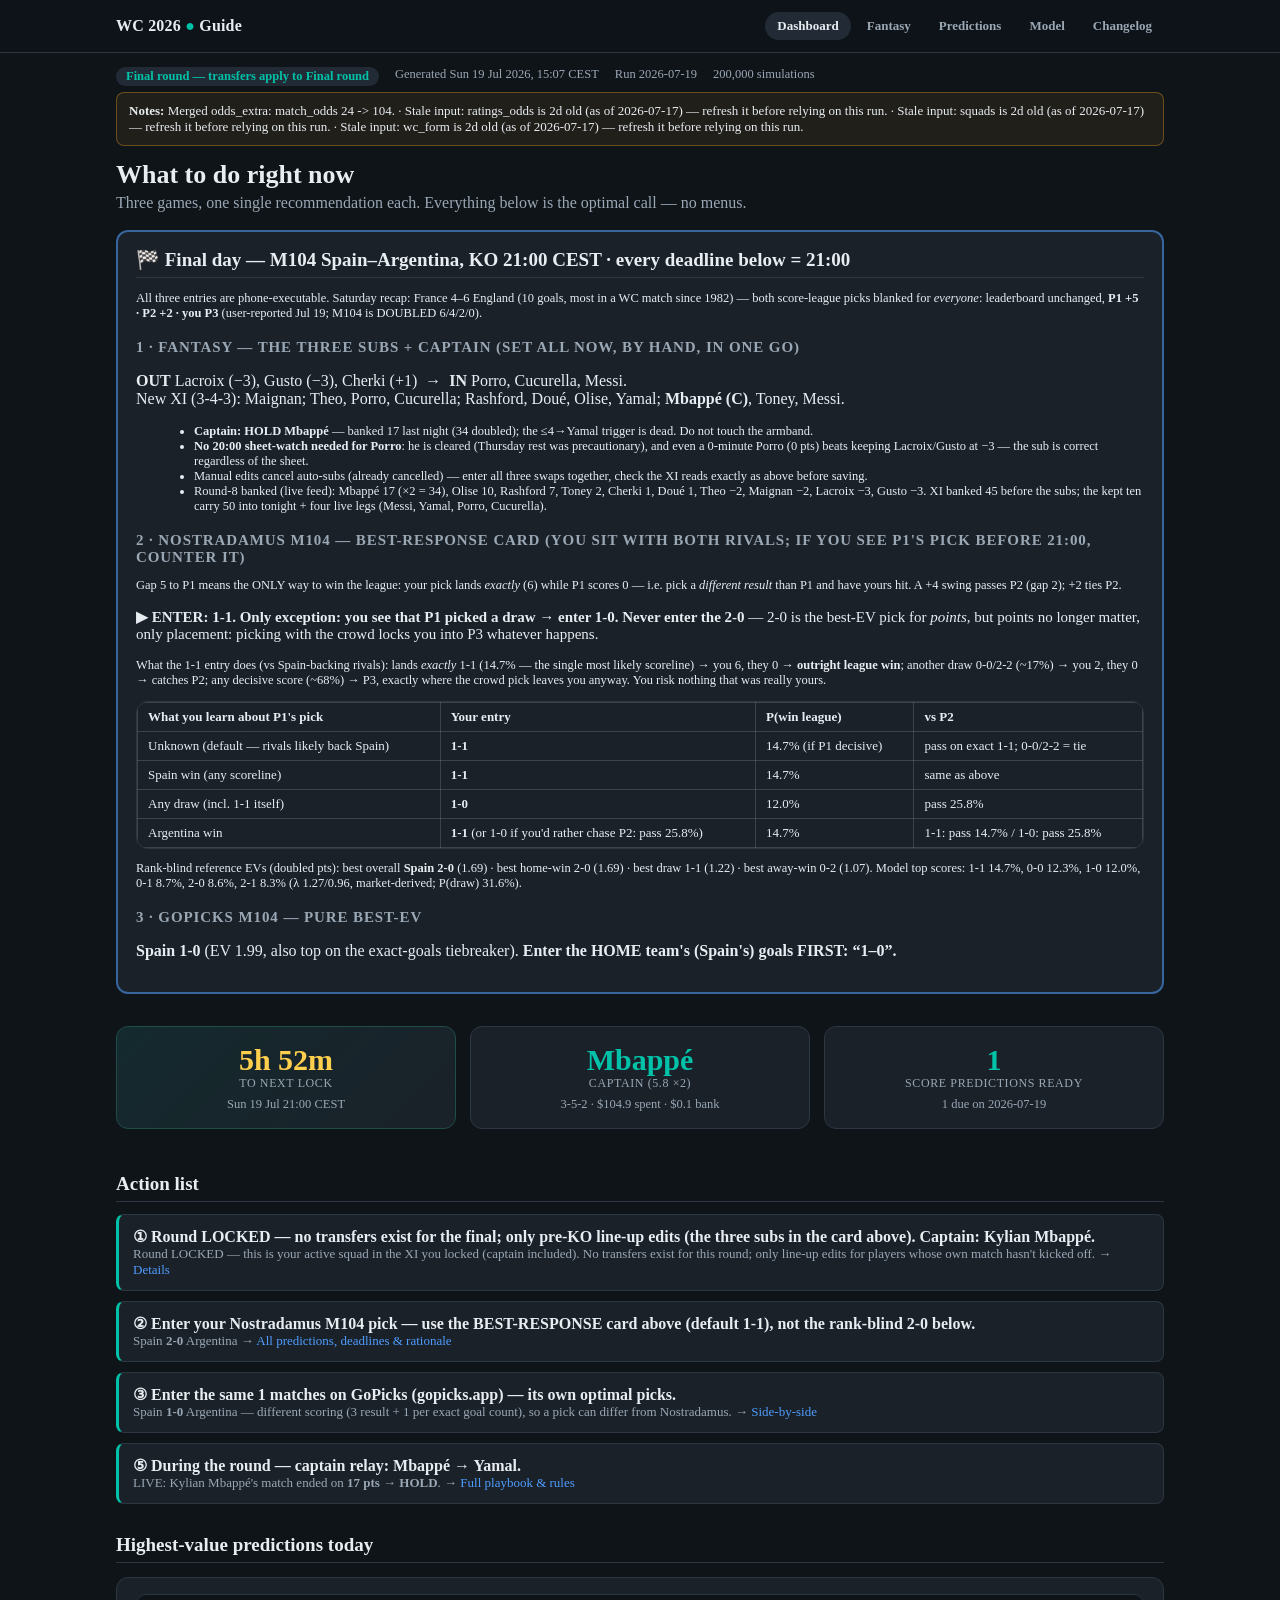
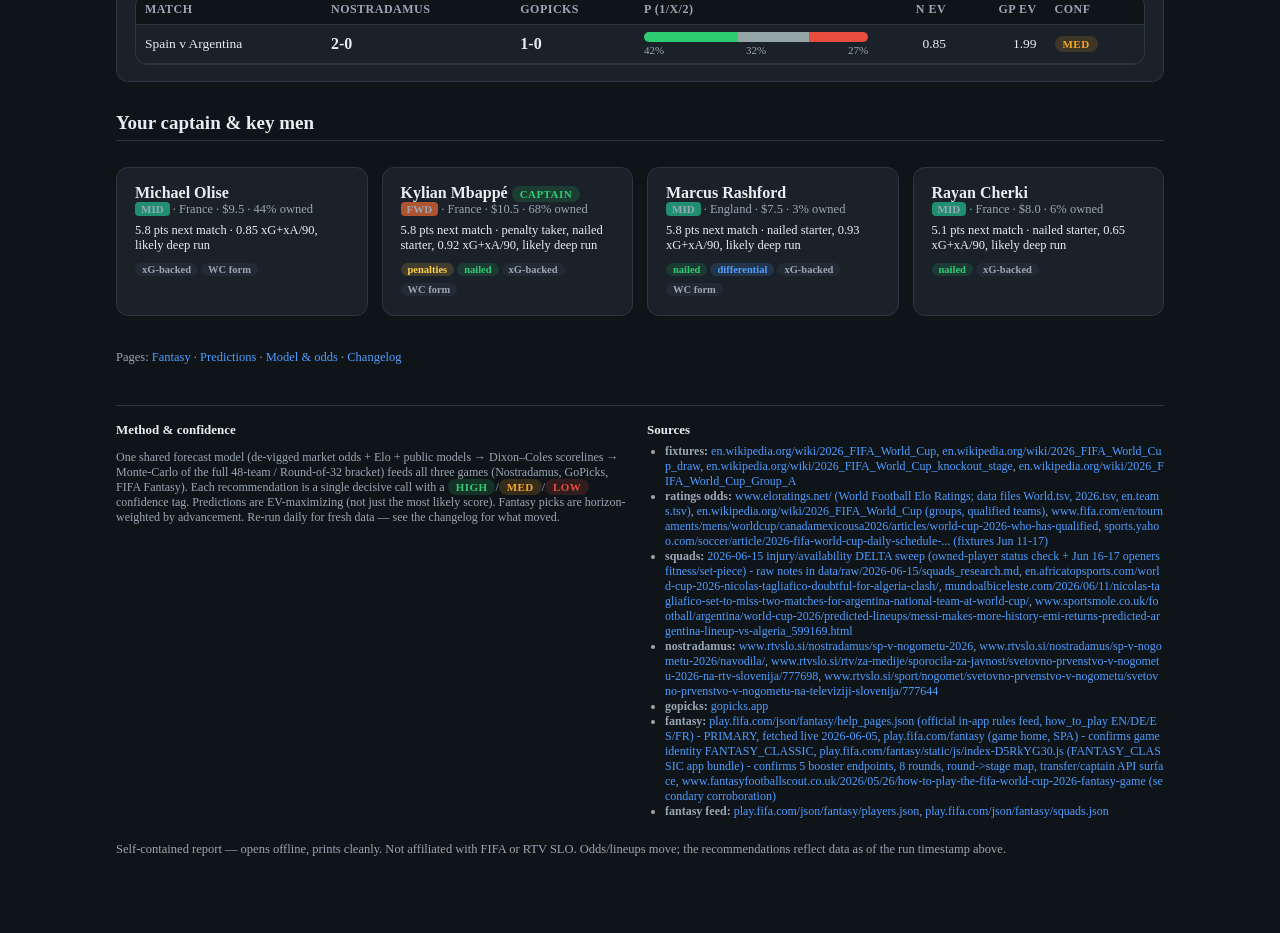
==== commit 612590fe: "July 19 - Finals!" ====
--- a/output/index.html
+++ b/output/index.html
@@ -166,38 +166,72 @@
 <div class="wrap">
   <div class="meta-bar">
     <span class="stage-pill">Final round — transfers apply to Final round</span>
-    <span>Generated Sat 18 Jul 2026, 22:55 CEST</span>
-    <span>Run 2026-07-18</span>
+    <span>Generated Sun 19 Jul 2026, 15:07 CEST</span>
+    <span>Run 2026-07-19</span>
     <span>200,000 simulations</span>
   </div>
 
   
   <div class="warn"><strong>Notes:</strong>
-    Merged odds_extra: match_odds 24 -&gt; 104.
+    Merged odds_extra: match_odds 24 -&gt; 104. · Stale input: ratings_odds is 2d old (as of 2026-07-17) — refresh it before relying on this run. · Stale input: squads is 2d old (as of 2026-07-17) — refresh it before relying on this run. · Stale input: wc_form is 2d old (as of 2026-07-17) — refresh it before relying on this run.
   </div>
   
 
   
 <h1>What to do right now</h1>
 <p class="lede">Three games, one single recommendation each. Everything below is the optimal call — no menus.</p>
+<!-- FINAL-DAY-CARD -->
+<div class="card" style="margin:18px 0;border:2px solid rgba(79,157,255,.55)">
+<h2 style="margin-top:0">&#127937; Final day &mdash; M104 Spain&ndash;Argentina, KO 21:00 CEST &middot; every deadline below = 21:00</h2>
+<p class="small">All three entries are phone-executable. Saturday recap: France 4&ndash;6 England (10 goals, most in a WC match since 1982) &mdash; both score-league picks blanked for <em>everyone</em>: leaderboard unchanged, <strong>P1 +5 &middot; P2 +2 &middot; you P3</strong> (user-reported Jul 19; M104 is DOUBLED 6/4/2/0).</p>
+
+<h3>1 &middot; Fantasy &mdash; the three subs + captain (set all now, by hand, in one go)</h3>
+<p><strong>OUT</strong> Lacroix (&minus;3), Gusto (&minus;3), Cherki (+1) &nbsp;&rarr;&nbsp; <strong>IN</strong> Porro, Cucurella, Messi.<br>
+New XI (3-4-3): Maignan; Theo, Porro, Cucurella; Rashford, Dou&eacute;, Olise, Yamal; <strong>Mbapp&eacute; (C)</strong>, Toney, Messi.</p>
+<ul class="small" style="margin:6px 0 10px 18px">
+<li><strong>Captain: HOLD Mbapp&eacute;</strong> &mdash; banked 17 last night (34 doubled); the &le;4&rarr;Yamal trigger is dead. Do not touch the armband.</li>
+<li><strong>No 20:00 sheet-watch needed for Porro</strong>: he is cleared (Thursday rest was precautionary), and even a 0-minute Porro (0 pts) beats keeping Lacroix/Gusto at &minus;3 &mdash; the sub is correct regardless of the sheet.</li>
+<li>Manual edits cancel auto-subs (already cancelled) &mdash; enter all three swaps together, check the XI reads exactly as above before saving.</li>
+<li>Round-8 banked (live feed): Mbapp&eacute; 17 (&times;2 = 34), Olise 10, Rashford 7, Toney 2, Cherki 1, Dou&eacute; 1, Theo &minus;2, Maignan &minus;2, Lacroix &minus;3, Gusto &minus;3. XI banked 45 before the subs; the kept ten carry 50 into tonight + four live legs (Messi, Yamal, Porro, Cucurella).</li>
+</ul>
+
+<h3>2 &middot; Nostradamus M104 &mdash; best-response card (you sit WITH both rivals; if you see P1's pick before 21:00, counter it)</h3>
+<p class="small">Gap 5 to P1 means the ONLY way to win the league: your pick lands <em>exactly</em> (6) while P1 scores 0 &mdash; i.e. pick a <em>different result</em> than P1 and have yours hit. A +4 swing passes P2 (gap 2); +2 ties P2.</p>
+<p style="font-size:15px"><strong>&#9654; ENTER: 1-1. Only exception: you see that P1 picked a draw &rarr; enter 1-0. Never enter the 2-0</strong> &mdash; 2-0 is the best-EV pick for <em>points</em>, but points no longer matter, only placement: picking with the crowd locks you into P3 whatever happens.</p>
+<p class="small">What the 1-1 entry does (vs Spain-backing rivals): lands <em>exactly</em> 1-1 (14.7% &mdash; the single most likely scoreline) &rarr; you 6, they 0 &rarr; <strong>outright league win</strong>; another draw 0-0/2-2 (~17%) &rarr; you 2, they 0 &rarr; catches P2; any decisive score (~68%) &rarr; P3, exactly where the crowd pick leaves you anyway. You risk nothing that was really yours.</p>
+<div class="table-scroll" style="margin:8px 0"><table style="border-collapse:collapse;font-size:13px">
+<tr><td style="padding:6px 10px;border:1px solid rgba(128,128,128,.35);text-align:left;white-space:normal;font-weight:700">What you learn about P1's pick</td><td style="padding:6px 10px;border:1px solid rgba(128,128,128,.35);text-align:left;white-space:normal;font-weight:700">Your entry</td><td style="padding:6px 10px;border:1px solid rgba(128,128,128,.35);text-align:left;white-space:normal;font-weight:700">P(win league)</td><td style="padding:6px 10px;border:1px solid rgba(128,128,128,.35);text-align:left;white-space:normal;font-weight:700">vs P2</td></tr>
+<tr><td style="padding:6px 10px;border:1px solid rgba(128,128,128,.35);text-align:left;white-space:normal">Unknown (default &mdash; rivals likely back Spain)</td><td style="padding:6px 10px;border:1px solid rgba(128,128,128,.35);text-align:left;white-space:normal"><strong>1-1</strong></td><td style="padding:6px 10px;border:1px solid rgba(128,128,128,.35);text-align:left;white-space:normal">14.7% (if P1 decisive)</td><td style="padding:6px 10px;border:1px solid rgba(128,128,128,.35);text-align:left;white-space:normal">pass on exact 1-1; 0-0/2-2 = tie</td></tr>
+<tr><td style="padding:6px 10px;border:1px solid rgba(128,128,128,.35);text-align:left;white-space:normal">Spain win (any scoreline)</td><td style="padding:6px 10px;border:1px solid rgba(128,128,128,.35);text-align:left;white-space:normal"><strong>1-1</strong></td><td style="padding:6px 10px;border:1px solid rgba(128,128,128,.35);text-align:left;white-space:normal">14.7%</td><td style="padding:6px 10px;border:1px solid rgba(128,128,128,.35);text-align:left;white-space:normal">same as above</td></tr>
+<tr><td style="padding:6px 10px;border:1px solid rgba(128,128,128,.35);text-align:left;white-space:normal">Any draw (incl. 1-1 itself)</td><td style="padding:6px 10px;border:1px solid rgba(128,128,128,.35);text-align:left;white-space:normal"><strong>1-0</strong></td><td style="padding:6px 10px;border:1px solid rgba(128,128,128,.35);text-align:left;white-space:normal">12.0%</td><td style="padding:6px 10px;border:1px solid rgba(128,128,128,.35);text-align:left;white-space:normal">pass 25.8%</td></tr>
+<tr><td style="padding:6px 10px;border:1px solid rgba(128,128,128,.35);text-align:left;white-space:normal">Argentina win</td><td style="padding:6px 10px;border:1px solid rgba(128,128,128,.35);text-align:left;white-space:normal"><strong>1-1</strong> (or 1-0 if you'd rather chase P2: pass 25.8%)</td><td style="padding:6px 10px;border:1px solid rgba(128,128,128,.35);text-align:left;white-space:normal">14.7%</td><td style="padding:6px 10px;border:1px solid rgba(128,128,128,.35);text-align:left;white-space:normal">1-1: pass 14.7% / 1-0: pass 25.8%</td></tr>
+</table></div>
+<p class="small">Rank-blind reference EVs (doubled pts): best overall <strong>Spain 2-0</strong> (1.69) &middot; best home-win 2-0 (1.69) &middot; best draw 1-1 (1.22) &middot; best away-win 0-2 (1.07). Model top scores: 1-1 14.7%, 0-0 12.3%, 1-0 12.0%, 0-1 8.7%, 2-0 8.6%, 2-1 8.3% (&lambda; 1.27/0.96, market-derived; P(draw) 31.6%).</p>
+
+<h3>3 &middot; GoPicks M104 &mdash; pure best-EV</h3>
+<p><strong>Spain 1-0</strong> (EV 1.99, also top on the exact-goals tiebreaker). <strong>Enter the HOME team's (Spain's) goals FIRST: &ldquo;1&ndash;0&rdquo;.</strong></p>
+</div>
+<!-- /FINAL-DAY-CARD -->
+
+
 
 <div class="grid cols-3">
   <div class="card kpi countdown">
-    <div class="num">4m</div>
+    <div class="num">5h 52m</div>
     <div class="lbl">to next lock</div>
-    <div class="small muted" style="margin-top:6px">Sat 18 Jul 23:00 CEST</div>
+    <div class="small muted" style="margin-top:6px">Sun 19 Jul 21:00 CEST</div>
   </div>
   
   <div class="card kpi">
     <div class="num">Mbappé</div>
-    <div class="lbl">captain (5.7 ×2)</div>
+    <div class="lbl">captain (5.8 ×2)</div>
     <div class="small muted" style="margin-top:6px">3-5-2 · $104.9 spent · $0.1 bank</div>
   </div>
   
   <div class="card kpi">
-    <div class="num">2</div>
+    <div class="num">1</div>
     <div class="lbl">score predictions ready</div>
-    <div class="small muted" style="margin-top:6px">1 due on 2026-07-18</div>
+    <div class="small muted" style="margin-top:6px">1 due on 2026-07-19</div>
   </div>
 </div>
 
@@ -207,22 +241,22 @@
   <li>
     
     
-    <div class="a-do">① Hold all transfers (window to the R32 is unlimited — wait for the ties). Captain: Kylian Mbappé.</div>
+    <div class="a-do">① Round LOCKED — no transfers exist for the final; only pre-KO line-up edits (the three subs in the card above). Captain: Kylian Mbappé.</div>
     <div class="a-sub">Round LOCKED — this is your active squad in the XI you locked (captain included). No transfers exist for this round; only line-up edits for players whose own match hasn&#39;t kicked off. → <a href="fantasy.html">Details</a></div>
     
   </li>
   
   <li>
-    <div class="a-do">② Enter 1 Nostradamus score predictions for 2026-07-18.</div>
+    <div class="a-do">② Enter your Nostradamus M104 pick — use the BEST-RESPONSE card above (default 1-1), not the rank-blind 2-0 below.</div>
     <div class="a-sub">
-      France <b>2-0</b> England
+      Spain <b>2-0</b> Argentina
       → <a href="predictions.html">All predictions, deadlines &amp; rationale</a>
     </div>
   </li>
   <li>
     <div class="a-do">③ Enter the same 1 matches on GoPicks (gopicks.app) — its own optimal picks.</div>
     <div class="a-sub">
-      France <b>2-1</b> England
+      Spain <b>1-0</b> Argentina
       — different scoring (3 result + 1 per exact goal count), so a pick can differ from Nostradamus. → <a href="predictions.html">Side-by-side</a>
     </div>
   </li>
@@ -230,7 +264,7 @@
   
   <li>
     <div class="a-do">⑤ During the round — captain relay: <b>Mbappé</b> → <b>Yamal</b>.</div>
-    <div class="a-sub">Kylian Mbappé plays 2026-07-18; if he ends on ≤ 4 pts, move the armband to Lamine Yamal before his kickoff. → <a href="fantasy.html#playbook">Full playbook &amp; rules</a></div>
+    <div class="a-sub">LIVE: Kylian Mbappé's match ended on <b>17 pts</b> → <b>HOLD</b>. → <a href="fantasy.html#playbook">Full playbook &amp; rules</a></div>
   </li>
   
 </ul>
@@ -242,19 +276,19 @@
     <tbody>
     
       <tr>
-        <td>France v England</td>
+        <td>Spain v Argentina</td>
         <td><span class="scoreline">2-0</span></td>
-        <td><span class="scoreline">2-1</span></td>
+        <td><span class="scoreline">1-0</span></td>
         <td style="min-width:150px"><div>
-  <div class="tribar" title="Home 51.3% / Draw 24.2% / Away 24.4%">
-    <i class="h" style="width:51.3%"></i>
-    <i class="d" style="width:24.2%"></i>
-    <i class="a" style="width:24.4%"></i>
-  </div>
-  <div class="trilabel"><span>51%</span><span>24%</span><span>24%</span></div>
+  <div class="tribar" title="Home 41.9% / Draw 31.6% / Away 26.6%">
+    <i class="h" style="width:41.9%"></i>
+    <i class="d" style="width:31.6%"></i>
+    <i class="a" style="width:26.6%"></i>
+  </div>
+  <div class="trilabel"><span>42%</span><span>32%</span><span>27%</span></div>
 </div></td>
-        <td class="num" data-sort="0.9003">0.90</td>
-        <td class="num" data-sort="2.1638">2.16</td>
+        <td class="num" data-sort="0.8472">0.85</td>
+        <td class="num" data-sort="1.9942">1.99</td>
         <td><span class="conf Med">Med</span></td>
       </tr>
     
@@ -268,19 +302,28 @@
   
     
     <div class="card">
+      <div style="font-weight:700">Michael Olise </div>
+      <div class="small muted"><span class="pos MID">MID</span> · France · $9.5 · 44% owned</div>
+      <div class="small" style="margin-top:6px">5.8 pts next match · 0.85 xG+xA/90, likely deep run</div>
+      <div style="margin-top:6px"><span class="tag xG-backed">xG-backed</span><span class="tag WC-form">WC form</span></div>
+    </div>
+    
+  
+    
+    <div class="card">
       <div style="font-weight:700">Kylian Mbappé <span class="conf High">CAPTAIN</span></div>
       <div class="small muted"><span class="pos FWD">FWD</span> · France · $10.5 · 68% owned</div>
-      <div class="small" style="margin-top:6px">5.7 pts next match · penalty taker, nailed starter, 0.92 xG+xA/90, likely deep run</div>
+      <div class="small" style="margin-top:6px">5.8 pts next match · penalty taker, nailed starter, 0.92 xG+xA/90, likely deep run</div>
       <div style="margin-top:6px"><span class="tag penalties">penalties</span><span class="tag nailed">nailed</span><span class="tag xG-backed">xG-backed</span><span class="tag WC-form">WC form</span></div>
     </div>
     
   
     
     <div class="card">
-      <div style="font-weight:700">Michael Olise </div>
-      <div class="small muted"><span class="pos MID">MID</span> · France · $9.5 · 44% owned</div>
-      <div class="small" style="margin-top:6px">5.5 pts next match · 0.85 xG+xA/90, likely deep run</div>
-      <div style="margin-top:6px"><span class="tag xG-backed">xG-backed</span><span class="tag WC-form">WC form</span></div>
+      <div style="font-weight:700">Marcus Rashford </div>
+      <div class="small muted"><span class="pos MID">MID</span> · England · $7.5 · 3% owned</div>
+      <div class="small" style="margin-top:6px">5.8 pts next match · nailed starter, 0.93 xG+xA/90, likely deep run</div>
+      <div style="margin-top:6px"><span class="tag nailed">nailed</span><span class="tag differential">differential</span><span class="tag xG-backed">xG-backed</span><span class="tag WC-form">WC form</span></div>
     </div>
     
   
@@ -288,17 +331,8 @@
     <div class="card">
       <div style="font-weight:700">Rayan Cherki </div>
       <div class="small muted"><span class="pos MID">MID</span> · France · $8.0 · 6% owned</div>
-      <div class="small" style="margin-top:6px">4.9 pts next match · nailed starter, 0.65 xG+xA/90, likely deep run</div>
+      <div class="small" style="margin-top:6px">5.1 pts next match · nailed starter, 0.65 xG+xA/90, likely deep run</div>
       <div style="margin-top:6px"><span class="tag nailed">nailed</span><span class="tag xG-backed">xG-backed</span></div>
-    </div>
-    
-  
-    
-    <div class="card">
-      <div style="font-weight:700">Marcus Rashford </div>
-      <div class="small muted"><span class="pos MID">MID</span> · England · $7.5 · 3% owned</div>
-      <div class="small" style="margin-top:6px">4.8 pts next match · nailed starter, 0.93 xG+xA/90, likely deep run</div>
-      <div style="margin-top:6px"><span class="tag nailed">nailed</span><span class="tag differential">differential</span><span class="tag xG-backed">xG-backed</span><span class="tag WC-form">WC form</span></div>
     </div>
     
   
